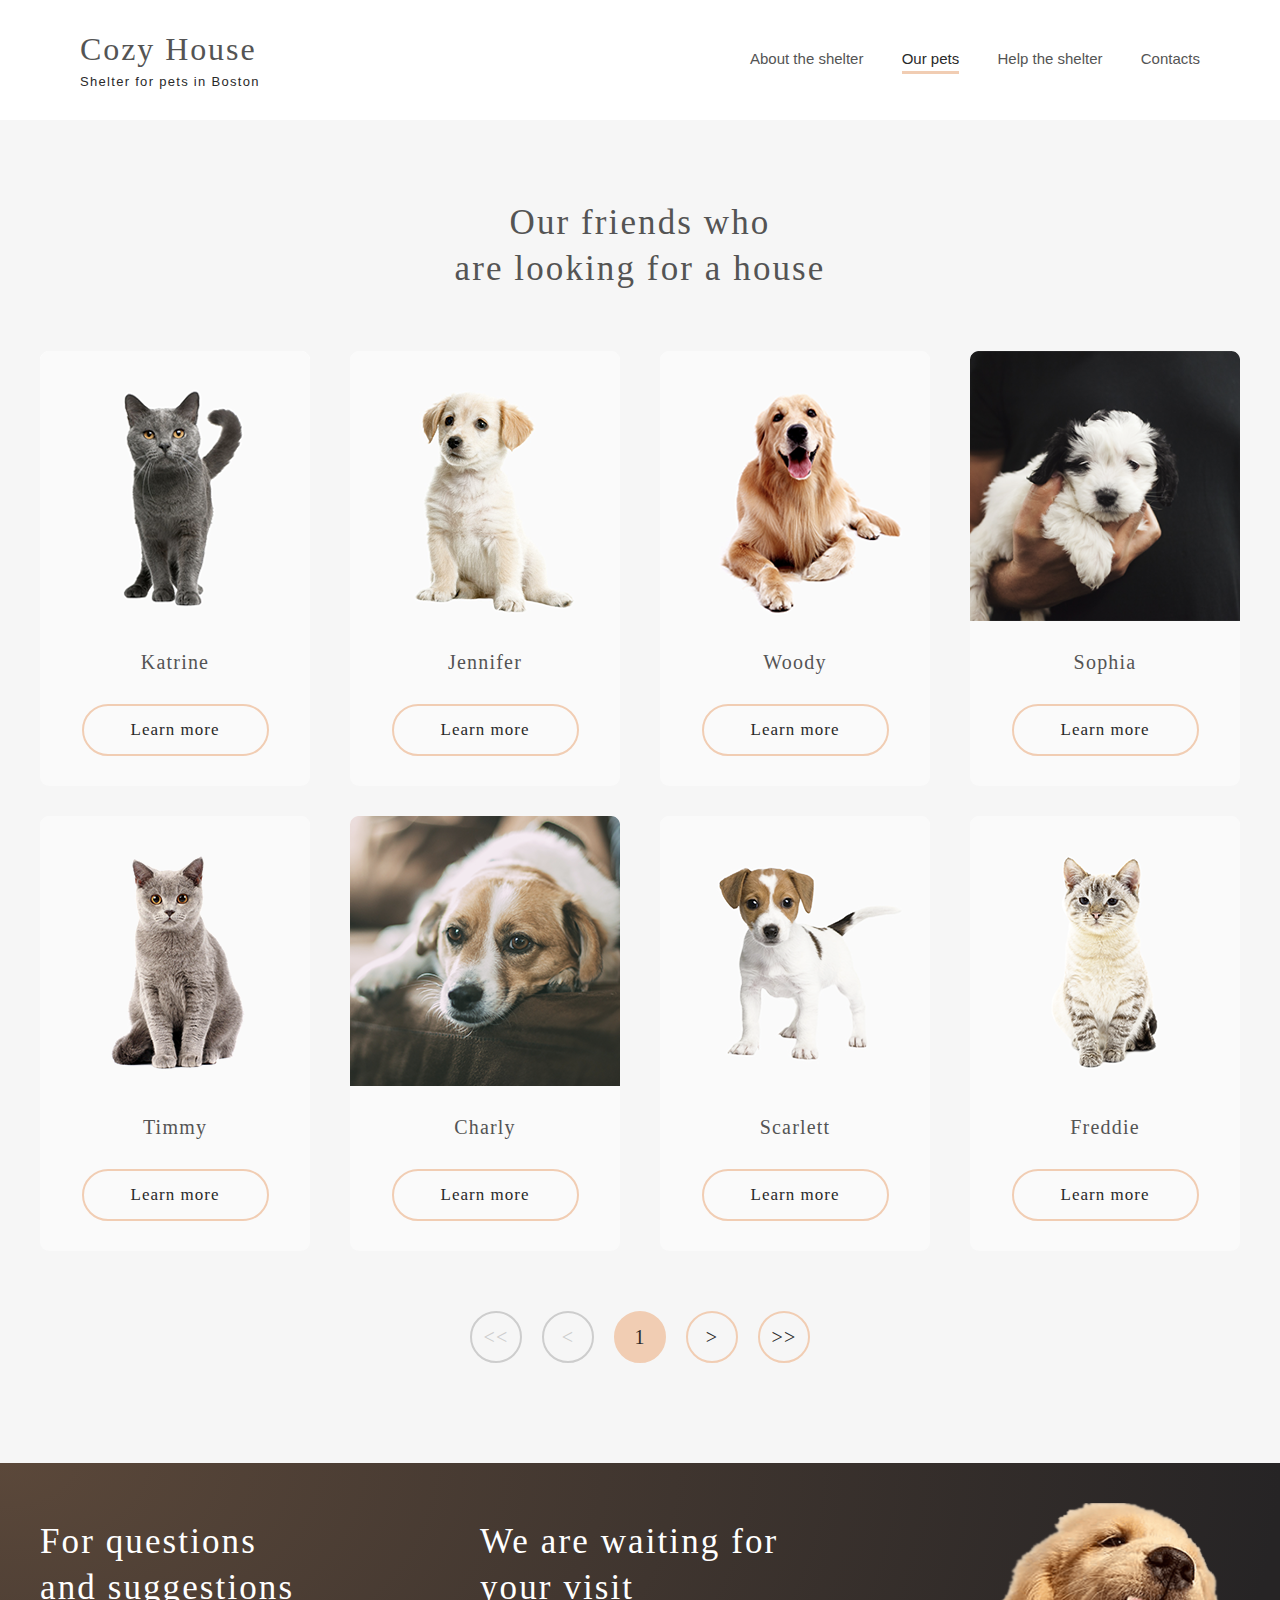
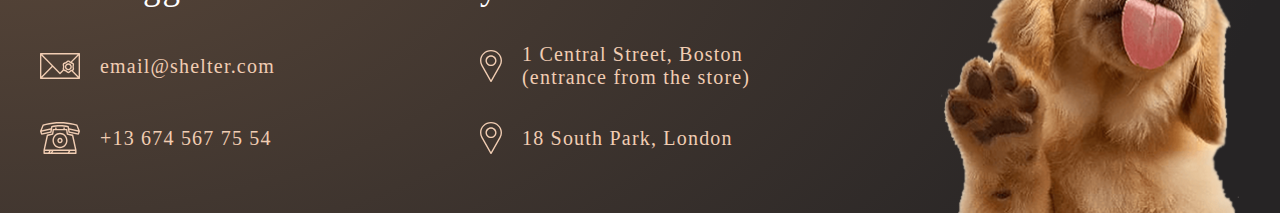
==== shelter/pets.html @ d4fefe2d "feat: add smooth scrolling and hover effects" ====
<!DOCTYPE html>
<html lang="en">
<head>
    <meta charset="UTF-8">
    <meta http-equiv="X-UA-Compatible" content="IE=edge">
    <meta name="viewport" content="width=device-width, initial-scale=1.0">
    <title>Cozy House</title>
    <link rel="icon" href="img/footer-puppy.png" type="image/png">
    <link rel="stylesheet" href="css/style.css">
</head>
<body>

    <!-- header -->
    <header class="header header_pets">
        <div class="header__wrapper wrapper">
            <a href="index.html" class="header__logo">
                <h1 class="header__title dark-l">Cozy House</h1>
                <p class="header__subtitle dark-3xl">Shelter for pets in Boston</p>
            </a>

            <nav class="header__menu">
                <a href="index.html" class="header__link dark-l link-dark">About the shelter</a>
                <a href="#" class="header__link dark-3xl link-active">Our pets</a>
                <a href="index.html#help" class="header__link dark-l link-dark">Help the shelter</a>
                <a href="#contacts" class="header__link dark-l link-dark">Contacts</a>
            </nav>
        </div>
    </header>

    <!-- friends -->
    <main class="friends">
        <div class="friends__wrapper wrapper">
            <h3 class="friends__title">Our friends who<br>are looking for a house</h3>
            <div class="friends__slider">
                <div class="friends__card">
                    <img src="img/pets-katrine.png" width="270" height="270" alt="" class="friends__image">
                    <p class="friends__text">Katrine</p>
                    <button class="friends__button button-secondary">Learn more</button>
                </div>
                <div class="friends__card">
                    <img src="img/pets-jennifer.png" width="270" height="270" alt="" class="friends__image">
                    <p class="friends__text">Jennifer</p>
                    <button class="friends__button button-secondary">Learn more</button>
                </div>
                <div class="friends__card">
                    <img src="img/pets-woody.png" width="270" height="270" alt="" class="friends__image">
                    <p class="friends__text">Woody</p>
                    <button class="friends__button button-secondary">Learn more</button>
                </div>
                <div class="friends__card">
                    <img src="img/pets-sophia.png" width="270" height="270" alt="" class="friends__image">
                    <p class="friends__text">Sophia</p>
                    <button class="friends__button button-secondary">Learn more</button>
                </div>
                <div class="friends__card">
                    <img src="img/pets-timmy.png" width="270" height="270" alt="" class="friends__image">
                    <p class="friends__text">Timmy</p>
                    <button class="friends__button button-secondary">Learn more</button>
                </div>
                <div class="friends__card">
                    <img src="img/pets-charly.png" width="270" height="270" alt="" class="friends__image">
                    <p class="friends__text">Charly</p>
                    <button class="friends__button button-secondary">Learn more</button>
                </div>
                <div class="friends__card">
                    <img src="img/pets-scarlet.png" width="270" height="270" alt="" class="friends__image">
                    <p class="friends__text">Scarlett</p>
                    <button class="friends__button button-secondary">Learn more</button>
                </div>
                <div class="friends__card">
                    <img src="img/pets-freddie.png" width="270" height="270" alt="" class="friends__image">
                    <p class="friends__text">Freddie</p>
                    <button class="friends__button button-secondary">Learn more</button>
                </div>
            </div>
            <nav class="friends__button-group">
                <button class="button-paginator button-paginator_inactive">&#60;&#60;</button>
                <button class="button-paginator button-paginator_inactive">&#60;</button>
                <button class="button-paginator button-paginator_active">1</button>
                <button class="button-paginator">&#62;</button>
                <button class="button-paginator">&#62;&#62;</button>
            </nav>
        </div>
    </main>

    <!-- footer -->
    <footer id="contacts" class="footer">
        <div class="footer__wrapper wrapper">
            <div class="footer__contacts">
                <h3 class="footer__title">For questions and suggestions</h3>
                <a href="https://mail.google.com/" target="_blank" class="footer__item">
                    <img src="img/svg/icon-email.svg" alt="email" class="footer__icon">
                    <p class="footer__text">email@shelter.com</p>
                </a>
                <a href="tel:+136745677554;" class="footer__item">
                    <img src="img/svg/icon-phone.svg" alt="phone" class="footer__icon">
                    <p class="footer__text">+13 674 567 75 54</p>
                </a>
            </div>

            <div class="footer__locations">
                <h3 class="footer__title">We are waiting for your visit</h3>
                <a href="https://www.google.com/maps/@35.7040744,139.5577317,3a,90y,288.14h,67.46t/data=!3m7!1e1!3m5!1sgT28ssf0BB2LxZ63JNcL1w!2e0!3e5!7i13312!8i6656" target="_blank" class="footer__item">
                    <img src="img/svg/icon-marker.svg" alt="marker" class="footer__icon">
                    <p class="footer__text">1 Central Street, Boston (entrance from the store)</p>
                </a>
                <a href="https://www.google.com/maps/@35.7040744,139.5577317,3a,90y,288.14h,67.46t/data=!3m7!1e1!3m5!1sgT28ssf0BB2LxZ63JNcL1w!2e0!3e5!7i13312!8i6656" target="_blank" class="footer__item">
                    <img src="img/svg/icon-marker.svg" alt="marker" class="footer__icon">
                    <p class="footer__text">18 South Park, London</p>
                </a>
            </div>

            <img src="img/footer-puppy.png" alt="puppy" class="footer__image">
        </div>
    </footer>

</body>
</html>
---- shelter/css/style.css ----
* {
  padding: 0;
  margin: 0;
  border: 0;
}

*, *::before, *::after {
  box-sizing: border-box;
  -moz-box-sizing: border-box;
  -webkit-box-sizing: border-box;
}

:focus, :active {
  outline: none;
}

a:focus, a:active {
  outline: none;
}

nav, footer, header, aside {
  display: block;
}

html, body {
  height: 100%;
  width: 100%;
  font-size: 100%;
  line-height: 1;
  font-size: 14px;
  -ms-text-size-adjust: 100%;
  -moz-text-size-adjust: 100%;
  -webkit-text-size-adjust: 100%;
}

input, button, textarea {
  font-family: inherit;
  background-color: unset;
}

input::-ms-clear {
  display: none;
}

button {
  cursor: pointer;
}

button::-moz-focus-inner {
  padding: 0;
  border: 0;
}

a, a:visited {
  text-decoration: none;
}

a:hover {
  text-decoration: none;
}

ul li {
  list-style: none;
}

img {
  vertical-align: top;
}

h1, h2, h3, h4, h5, h6 {
  font-size: inherit;
  font-weight: 400;
}

.wrapper {
  width: 100%;
  max-width: 1280px;
  margin: 0 auto;
  padding: 0 40px;
}

.header {
  position: absolute;
  top: 30px;
  left: 50%;
  -webkit-transform: translateX(-50%);
          transform: translateX(-50%);
  width: 100%;
}
.header__wrapper {
  height: 60px;
  display: -webkit-box;
  display: -ms-flexbox;
  display: flex;
  -webkit-box-pack: justify;
      -ms-flex-pack: justify;
          justify-content: space-between;
  -webkit-box-align: center;
      -ms-flex-align: center;
          align-items: center;
}
.header__title {
  font-family: "Georgia";
  font-size: 32px;
  letter-spacing: 0.06em;
  color: #F1CDB3;
}
.header__subtitle {
  margin-top: 10px;
  font-family: "Arial";
  font-size: 13px;
  letter-spacing: 0.1em;
  color: #FFFFFF;
}
.header__menu {
  width: 450px;
  display: -webkit-box;
  display: -ms-flexbox;
  display: flex;
  -webkit-box-pack: justify;
      -ms-flex-pack: justify;
          justify-content: space-between;
}
.header__link {
  padding: 5px 0;
  font-family: "Arial";
  font-size: 15px;
  color: #CDCDCD;
  -webkit-transition: color 0.2s ease;
  transition: color 0.2s ease;
}

.header_pets {
  position: static;
  height: 120px;
  padding: 30px 40px;
  background: #ffffff;
  -webkit-transform: translateX(0);
          transform: translateX(0);
}

.intro {
  padding: 180px 0 0 0;
  background: radial-gradient(100% 215.42% at 0% 0%, #5B483A 0%, #262425 100%);
}
.intro__wrapper {
  display: -webkit-box;
  display: -ms-flexbox;
  display: flex;
  -webkit-box-pack: justify;
      -ms-flex-pack: justify;
          justify-content: space-between;
  -webkit-box-align: center;
      -ms-flex-align: center;
          align-items: center;
}
.intro__inner {
  width: 460px;
  min-height: 330px;
  display: -webkit-box;
  display: -ms-flexbox;
  display: flex;
  -webkit-box-orient: vertical;
  -webkit-box-direction: normal;
      -ms-flex-direction: column;
          flex-direction: column;
  -webkit-box-pack: justify;
      -ms-flex-pack: justify;
          justify-content: space-between;
}
.intro__title {
  font-family: "Georgia";
  font-size: 44px;
  line-height: 130%;
  color: #FFFFFF;
}
.intro__text {
  font-family: "Arial";
  font-size: 15px;
  line-height: 160%;
  color: #CDCDCD;
}
.intro__button {
  width: 207px;
  height: 52px;
  text-align: center;
  border-radius: 100px;
  font-family: "Georgia";
  font-size: 17px;
  line-height: 52px;
  letter-spacing: 0.06em;
  color: #292929;
}

.about {
  padding: 80px 0 100px;
  background-color: #ffffff;
}
.about__wrapper {
  height: 100%;
  display: -webkit-box;
  display: -ms-flexbox;
  display: flex;
  -webkit-box-pack: center;
      -ms-flex-pack: center;
          justify-content: center;
  -webkit-box-align: center;
      -ms-flex-align: center;
          align-items: center;
}
.about__image {
  margin-right: 120px;
}
.about__inner {
  width: 430px;
  height: 380px;
  display: -webkit-box;
  display: -ms-flexbox;
  display: flex;
  -webkit-box-orient: vertical;
  -webkit-box-direction: normal;
      -ms-flex-direction: column;
          flex-direction: column;
  -webkit-box-pack: justify;
      -ms-flex-pack: justify;
          justify-content: space-between;
}
.about__title {
  font-family: "Georgia";
  font-size: 35px;
  line-height: 130%;
  letter-spacing: 0.06em;
  color: #545454;
}
.about__text {
  font-family: "Arial";
  font-size: 15px;
  line-height: 160%;
  color: #4C4C4C;
}

.pets {
  padding: 80px 0 100px;
  display: -webkit-box;
  display: -ms-flexbox;
  display: flex;
  -webkit-box-align: center;
      -ms-flex-align: center;
          align-items: center;
  text-align: center;
  background-color: #F6F6F6;
}
.pets__wrapper {
  display: -webkit-box;
  display: -ms-flexbox;
  display: flex;
  -webkit-box-orient: vertical;
  -webkit-box-direction: normal;
      -ms-flex-direction: column;
          flex-direction: column;
  -webkit-box-align: center;
      -ms-flex-align: center;
          align-items: center;
}
.pets__title {
  font-family: "Georgia";
  font-size: 35px;
  line-height: 130%;
  letter-spacing: 0.06em;
  color: #545454;
}
.pets__slider {
  width: 100%;
  display: -webkit-box;
  display: -ms-flexbox;
  display: flex;
  -webkit-box-pack: justify;
      -ms-flex-pack: justify;
          justify-content: space-between;
  -webkit-box-align: center;
      -ms-flex-align: center;
          align-items: center;
  margin: 60px 0;
  padding: 0 15px;
}
.pets__slider-item {
  height: 435px;
  border-radius: 9px;
  background: #FAFAFA;
  cursor: pointer;
  -webkit-transition: -webkit-box-shadow 0.2s ease;
  transition: -webkit-box-shadow 0.2s ease;
  transition: box-shadow 0.2s ease;
  transition: box-shadow 0.2s ease, -webkit-box-shadow 0.2s ease;
}
.pets__slider-item:hover {
  -webkit-box-shadow: 2px 2px 10px 0px #fedcc4;
          box-shadow: 2px 2px 10px 0px #fedcc4;
}
.pets__slider-text {
  margin: 30px 0;
  font-family: "Georgia";
  font-size: 17px;
  line-height: 130%;
  letter-spacing: 0.06em;
  color: #292929;
}
.pets__slider-button {
  width: 187px;
  height: 52px;
}
.pets__button {
  width: 261px;
  height: 52px;
  text-align: center;
  border-radius: 100px;
  font-family: "Georgia";
  font-size: 17px;
  line-height: 52px;
  letter-spacing: 0.06em;
  color: #292929;
}

.help {
  padding: 80px 0 100px;
  background: #FFFFFF;
  text-align: center;
}
.help__title {
  font-family: "Georgia";
  font-size: 35px;
  line-height: 130%;
  letter-spacing: 0.06em;
  color: #545454;
  margin-bottom: 60px;
}
.help__list {
  height: 280px;
  display: -webkit-box;
  display: -ms-flexbox;
  display: flex;
  -ms-flex-wrap: wrap;
      flex-wrap: wrap;
  -webkit-box-pack: center;
      -ms-flex-pack: center;
          justify-content: center;
  -ms-flex-line-pack: justify;
      align-content: space-between;
}
.help__item {
  height: 113px;
  width: 20%;
}
.help__icon {
  margin-bottom: 30px;
}
.help__text {
  font-family: "Georgia";
  font-size: 20px;
  line-height: 115%;
  letter-spacing: 0.06em;
  color: #545454;
}

.donation {
  padding: 80px 0 100px;
  background: #F6F6F6;
}
.donation__wrapper {
  display: -webkit-box;
  display: -ms-flexbox;
  display: flex;
  -webkit-box-pack: center;
      -ms-flex-pack: center;
          justify-content: center;
}
.donation__inner {
  width: 380px;
  height: 280px;
  display: -webkit-box;
  display: -ms-flexbox;
  display: flex;
  -webkit-box-orient: vertical;
  -webkit-box-direction: normal;
      -ms-flex-direction: column;
          flex-direction: column;
  -webkit-box-pack: justify;
      -ms-flex-pack: justify;
          justify-content: space-between;
  margin-left: 30px;
}
.donation__title {
  font-family: "Georgia";
  font-size: 35px;
  line-height: 130%;
  letter-spacing: 0.06em;
  color: #545454;
}
.donation__subtitle {
  font-family: "Georgia";
  font-size: 15px;
  line-height: 110%;
  letter-spacing: 0.06em;
  color: #545454;
}
.donation__credit-card {
  display: -webkit-box;
  display: -ms-flexbox;
  display: flex;
  -webkit-box-align: center;
      -ms-flex-align: center;
          align-items: center;
  -webkit-box-pack: space-evenly;
      -ms-flex-pack: space-evenly;
          justify-content: space-evenly;
  width: 349px;
  height: 43px;
  background: #F1CDB3;
  border-radius: 9px;
  -webkit-transition: background 0.2s ease;
  transition: background 0.2s ease;
}
.donation__credit-card:hover {
  background: #FDDCC4;
}
.donation__card-number {
  font-family: "Georgia";
  font-size: 20px;
  line-height: 115%;
  letter-spacing: 0.06em;
  color: #545454;
}
.donation__info {
  font-family: "Arial";
  font-style: italic;
  font-size: 12px;
  line-height: 18px;
  color: #B2B2B2;
}

.footer {
  padding: 40px 0 0 0;
  background: radial-gradient(100% 215.42% at 0% 0%, #5B483A 0%, #262425 100%);
}
.footer__wrapper {
  display: -webkit-box;
  display: -ms-flexbox;
  display: flex;
  -webkit-box-pack: justify;
      -ms-flex-pack: justify;
          justify-content: space-between;
}
.footer__contacts {
  margin-top: 16px;
  width: 280px;
  height: 235px;
  display: -webkit-box;
  display: -ms-flexbox;
  display: flex;
  -webkit-box-orient: vertical;
  -webkit-box-direction: normal;
      -ms-flex-direction: column;
          flex-direction: column;
  -webkit-box-pack: justify;
      -ms-flex-pack: justify;
          justify-content: space-between;
}
.footer__locations {
  margin-top: 16px;
  width: 300px;
  height: 235px;
  display: -webkit-box;
  display: -ms-flexbox;
  display: flex;
  -webkit-box-orient: vertical;
  -webkit-box-direction: normal;
      -ms-flex-direction: column;
          flex-direction: column;
  -webkit-box-pack: justify;
      -ms-flex-pack: justify;
          justify-content: space-between;
}
.footer__title {
  font-family: "Georgia";
  font-size: 35px;
  line-height: 130%;
  letter-spacing: 0.06em;
  color: #FFFFFF;
}
.footer__item {
  display: -webkit-box;
  display: -ms-flexbox;
  display: flex;
  -webkit-box-align: center;
      -ms-flex-align: center;
          align-items: center;
}
.footer__item .footer__text:hover {
  color: #FDDCC4;
}
.footer__icon {
  margin-right: 20px;
}
.footer__text {
  font-family: "Georgia";
  font-size: 20px;
  line-height: 115%;
  letter-spacing: 0.06em;
  color: #F1CDB3;
  -webkit-transition: color 0.2s ease;
  transition: color 0.2s ease;
}

.friends {
  background: #F6F6F6;
}
.friends__wrapper {
  padding: 80px 40px 100px;
  display: -webkit-box;
  display: -ms-flexbox;
  display: flex;
  -webkit-box-orient: vertical;
  -webkit-box-direction: normal;
      -ms-flex-direction: column;
          flex-direction: column;
  -webkit-box-pack: justify;
      -ms-flex-pack: justify;
          justify-content: space-between;
  -webkit-box-align: center;
      -ms-flex-align: center;
          align-items: center;
  text-align: center;
}
.friends__title {
  font-family: "Georgia";
  font-size: 35px;
  line-height: 130%;
  letter-spacing: 0.06em;
  color: #545454;
}
.friends__slider {
  display: grid;
  grid-template-columns: repeat(4, 1fr);
  -webkit-column-gap: 40px;
     -moz-column-gap: 40px;
          column-gap: 40px;
  row-gap: 30px;
  margin: 45px 0;
  padding: 15px 0;
}
.friends__card {
  height: 435px;
  background: #FAFAFA;
  border-radius: 9px;
  cursor: pointer;
  -webkit-transition: -webkit-box-shadow 0.2s ease;
  transition: -webkit-box-shadow 0.2s ease;
  transition: box-shadow 0.2s ease;
  transition: box-shadow 0.2s ease, -webkit-box-shadow 0.2s ease;
}
.friends__card:hover {
  -webkit-box-shadow: 2px 2px 10px 0px #fedcc4;
          box-shadow: 2px 2px 10px 0px #fedcc4;
}
.friends__text {
  margin: 30px 0;
  font-family: "Georgia";
  font-size: 20px;
  line-height: 23px;
  letter-spacing: 0.06em;
  color: #545454;
}
.friends__button-group {
  width: 340px;
  display: -webkit-box;
  display: -ms-flexbox;
  display: flex;
  -webkit-box-pack: justify;
      -ms-flex-pack: justify;
          justify-content: space-between;
}
.friends__button {
  width: 187px;
  height: 52px;
}

html {
  scroll-behavior: smooth;
}

body {
  background-color: #E5E5E5;
}

button {
  border-radius: 100px;
  font-family: "Georgia";
  font-style: normal;
  font-weight: 400;
  font-size: 17px;
  line-height: 130%;
  letter-spacing: 0.06em;
  color: #292929;
}

.button-primary,
.button-secondary {
  -webkit-transition: background 0.2s ease;
  transition: background 0.2s ease;
}

.button-primary {
  background: #F1CDB3;
}

.button-secondary {
  border: 2px solid #F1CDB3;
}

.button-primary:hover,
.button-secondary:hover {
  background: #FDDCC4;
}

.button-secondary:hover {
  border: none;
}

.button-paginator {
  width: 52px;
  height: 52px;
  font-size: 20px;
  line-height: 115%;
  color: #292929;
  border: 2px solid #F1CDB3;
  -webkit-transition: background 0.2s ease;
  transition: background 0.2s ease;
}

.button-paginator:hover {
  background: #FDDCC4;
  border: none;
}

.button-paginator_inactive {
  border: 2px solid #CDCDCD;
  color: #CDCDCD;
  pointer-events: none;
}

.button-paginator_active {
  background: #F1CDB3;
}

.dark-l {
  color: #545454;
}

.dark-3xl {
  color: #292929;
}

.light-s {
  color: #FAFAFA;
}

.link-active {
  border-bottom: #F1CDB3 3px solid;
}

.link-lite:hover {
  color: #FAFAFA;
}

.link-dark:hover {
  color: #292929;
}
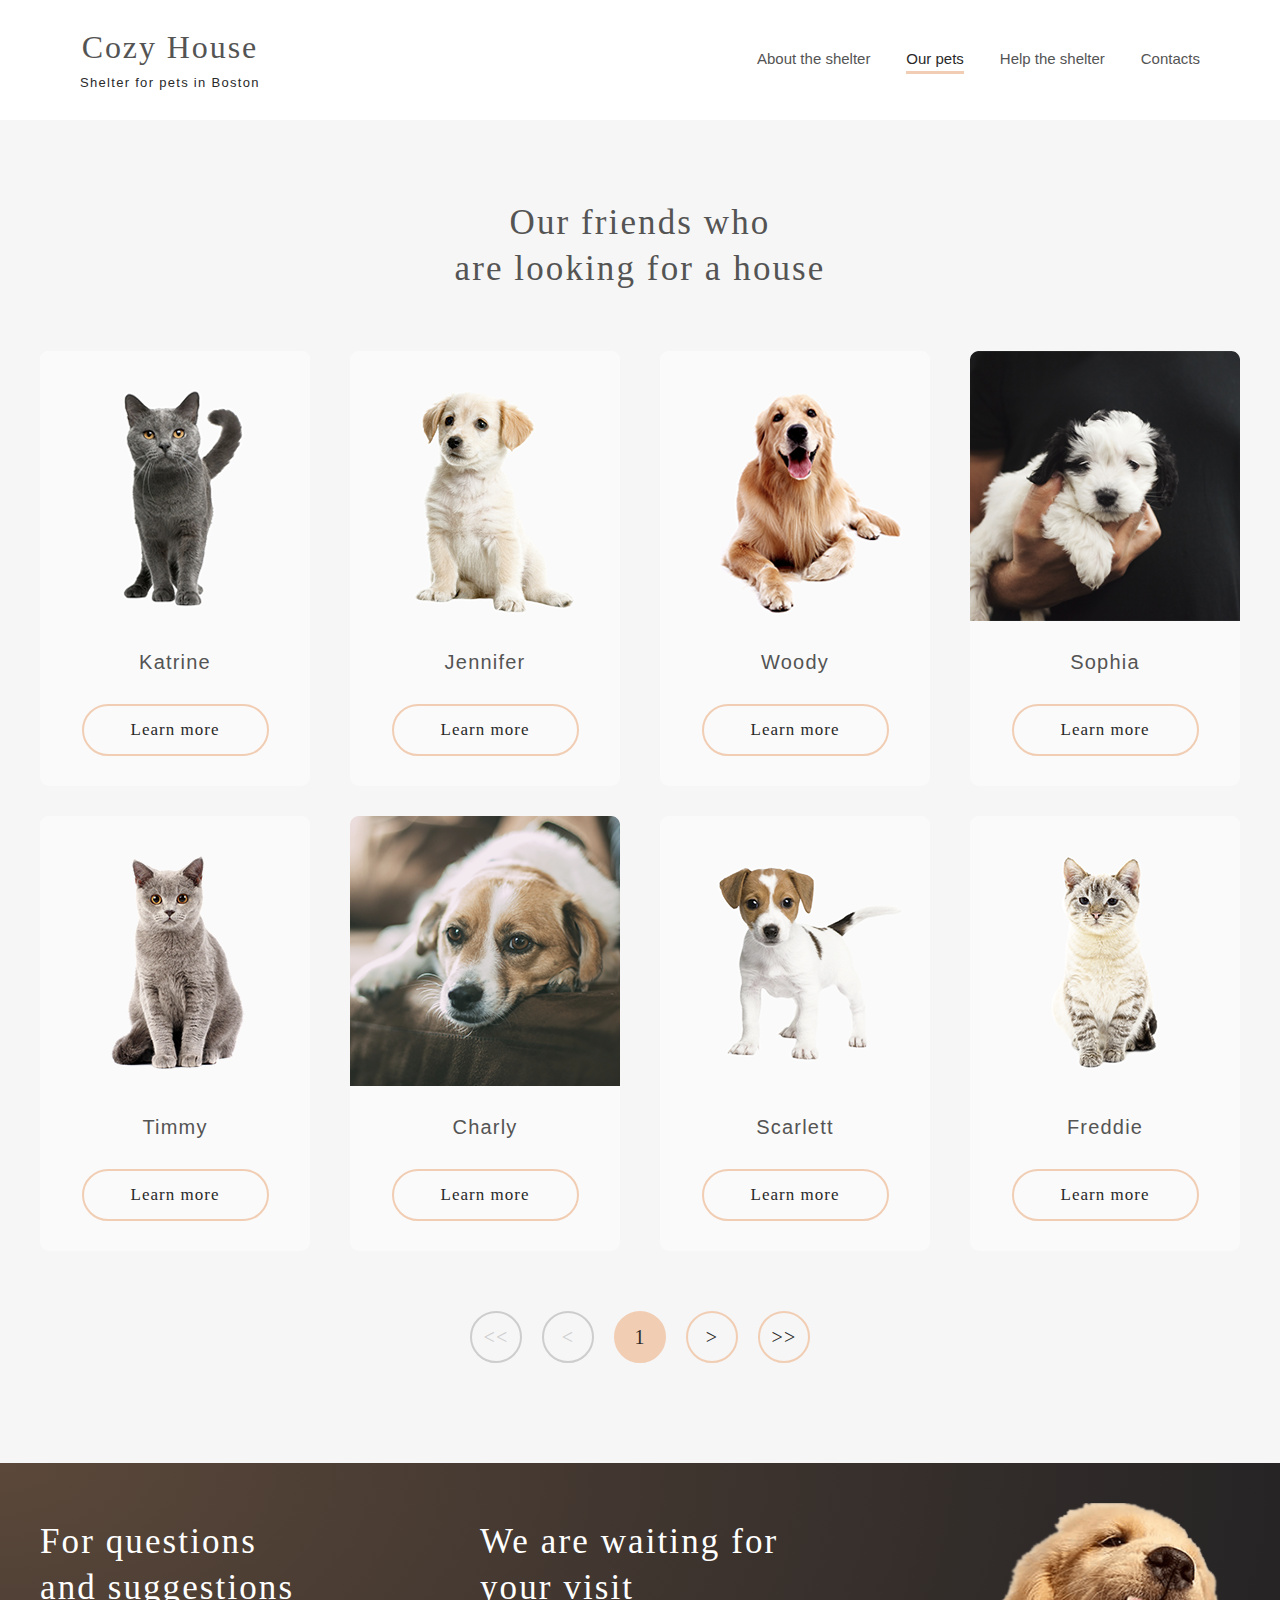
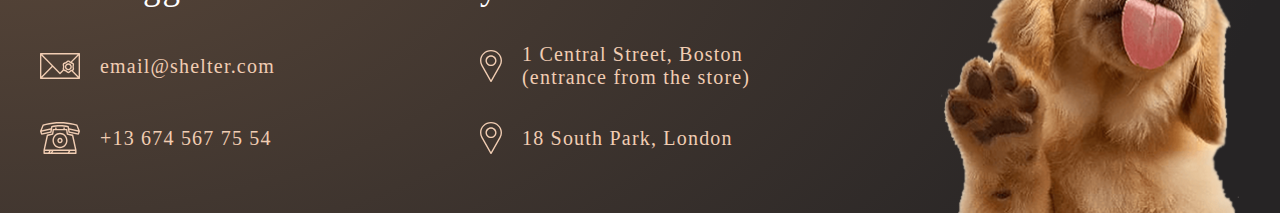
==== commit fc99c350: "fix: text size" ====
--- a/shelter/pets.html
+++ b/shelter/pets.html
@@ -88,13 +88,13 @@
         <div class="footer__wrapper wrapper">
             <div class="footer__contacts">
                 <h3 class="footer__title">For questions and suggestions</h3>
-                <a href="https://mail.google.com/" target="_blank" class="footer__item">
+                <a href="mailto:google.com" target="_blank" class="footer__item">
                     <img src="img/svg/icon-email.svg" alt="email" class="footer__icon">
-                    <p class="footer__text">email@shelter.com</p>
+                    <h4 class="footer__text">email@shelter.com</h4>
                 </a>
                 <a href="tel:+136745677554;" class="footer__item">
                     <img src="img/svg/icon-phone.svg" alt="phone" class="footer__icon">
-                    <p class="footer__text">+13 674 567 75 54</p>
+                    <h4 class="footer__text">+13 674 567 75 54</h4>
                 </a>
             </div>
 
@@ -102,11 +102,11 @@
                 <h3 class="footer__title">We are waiting for your visit</h3>
                 <a href="https://www.google.com/maps/@35.7040744,139.5577317,3a,90y,288.14h,67.46t/data=!3m7!1e1!3m5!1sgT28ssf0BB2LxZ63JNcL1w!2e0!3e5!7i13312!8i6656" target="_blank" class="footer__item">
                     <img src="img/svg/icon-marker.svg" alt="marker" class="footer__icon">
-                    <p class="footer__text">1 Central Street, Boston (entrance from the store)</p>
+                    <h4 class="footer__text">1 Central Street, Boston (entrance from the store)</h4>
                 </a>
                 <a href="https://www.google.com/maps/@35.7040744,139.5577317,3a,90y,288.14h,67.46t/data=!3m7!1e1!3m5!1sgT28ssf0BB2LxZ63JNcL1w!2e0!3e5!7i13312!8i6656" target="_blank" class="footer__item">
                     <img src="img/svg/icon-marker.svg" alt="marker" class="footer__icon">
-                    <p class="footer__text">18 South Park, London</p>
+                    <h4 class="footer__text">18 South Park, London</h4>
                 </a>
             </div>
 
--- a/shelter/css/style.css
+++ b/shelter/css/style.css
@@ -72,11 +72,86 @@
   font-weight: 400;
 }
 
+html {
+  scroll-behavior: smooth;
+}
+
+body {
+  background-color: #E5E5E5;
+}
+
+h1, h2, h3, h4 {
+  font-family: "Georgia";
+  font-style: normal;
+  font-weight: 400;
+}
+
+a, p {
+  font-family: "Arial";
+  font-style: normal;
+  font-weight: 400;
+}
+
 .wrapper {
   width: 100%;
   max-width: 1280px;
   margin: 0 auto;
   padding: 0 40px;
+}
+
+button {
+  border-radius: 100px;
+  font-family: "Georgia";
+  font-style: normal;
+  font-weight: 400;
+  font-size: 17px;
+  line-height: 130%;
+  letter-spacing: 0.06em;
+  color: #292929;
+}
+
+.button-primary,
+.button-secondary {
+  -webkit-transition: background 0.2s ease;
+  transition: background 0.2s ease;
+}
+.button-primary:hover,
+.button-secondary:hover {
+  background: #FDDCC4;
+}
+
+.button-primary {
+  background: #F1CDB3;
+}
+
+.button-secondary {
+  border: 2px solid #F1CDB3;
+}
+.button-secondary:hover {
+  border: none;
+}
+
+.button-paginator {
+  width: 52px;
+  height: 52px;
+  font-size: 20px;
+  line-height: 115%;
+  color: #292929;
+  border: 2px solid #F1CDB3;
+  -webkit-transition: background 0.2s ease;
+  transition: background 0.2s ease;
+}
+.button-paginator:hover {
+  background: #FDDCC4;
+  border: none;
+}
+.button-paginator_active {
+  background: #F1CDB3;
+}
+.button-paginator_inactive {
+  border: 2px solid #CDCDCD;
+  color: #CDCDCD;
+  pointer-events: none;
 }
 
 .header {
@@ -99,21 +174,36 @@
       -ms-flex-align: center;
           align-items: center;
 }
+.header__logo {
+  display: -webkit-box;
+  display: -ms-flexbox;
+  display: flex;
+  -webkit-box-orient: vertical;
+  -webkit-box-direction: normal;
+      -ms-flex-direction: column;
+          flex-direction: column;
+  -webkit-box-pack: justify;
+      -ms-flex-pack: justify;
+          justify-content: space-between;
+  -webkit-box-align: center;
+      -ms-flex-align: center;
+          align-items: center;
+}
 .header__title {
-  font-family: "Georgia";
   font-size: 32px;
+  line-height: 110%;
   letter-spacing: 0.06em;
   color: #F1CDB3;
 }
 .header__subtitle {
   margin-top: 10px;
-  font-family: "Arial";
   font-size: 13px;
+  line-height: 15px;
   letter-spacing: 0.1em;
   color: #FFFFFF;
 }
 .header__menu {
-  width: 450px;
+  width: 443px;
   display: -webkit-box;
   display: -ms-flexbox;
   display: flex;
@@ -123,7 +213,6 @@
 }
 .header__link {
   padding: 5px 0;
-  font-family: "Arial";
   font-size: 15px;
   color: #CDCDCD;
   -webkit-transition: color 0.2s ease;
@@ -156,26 +245,25 @@
 }
 .intro__inner {
   width: 460px;
-  min-height: 330px;
-  display: -webkit-box;
-  display: -ms-flexbox;
-  display: flex;
-  -webkit-box-orient: vertical;
-  -webkit-box-direction: normal;
-      -ms-flex-direction: column;
-          flex-direction: column;
-  -webkit-box-pack: justify;
-      -ms-flex-pack: justify;
-          justify-content: space-between;
+  min-height: 322px;
+  display: -webkit-box;
+  display: -ms-flexbox;
+  display: flex;
+  -webkit-box-orient: vertical;
+  -webkit-box-direction: normal;
+      -ms-flex-direction: column;
+          flex-direction: column;
+  -webkit-box-pack: justify;
+      -ms-flex-pack: justify;
+          justify-content: space-between;
+  margin-bottom: 80px;
 }
 .intro__title {
-  font-family: "Georgia";
   font-size: 44px;
   line-height: 130%;
   color: #FFFFFF;
 }
 .intro__text {
-  font-family: "Arial";
   font-size: 15px;
   line-height: 160%;
   color: #CDCDCD;
@@ -185,7 +273,6 @@
   height: 52px;
   text-align: center;
   border-radius: 100px;
-  font-family: "Georgia";
   font-size: 17px;
   line-height: 52px;
   letter-spacing: 0.06em;
@@ -226,14 +313,12 @@
           justify-content: space-between;
 }
 .about__title {
-  font-family: "Georgia";
   font-size: 35px;
   line-height: 130%;
   letter-spacing: 0.06em;
   color: #545454;
 }
 .about__text {
-  font-family: "Arial";
   font-size: 15px;
   line-height: 160%;
   color: #4C4C4C;
@@ -263,25 +348,33 @@
           align-items: center;
 }
 .pets__title {
-  font-family: "Georgia";
   font-size: 35px;
   line-height: 130%;
   letter-spacing: 0.06em;
   color: #545454;
 }
 .pets__slider {
+  position: relative;
   width: 100%;
   display: -webkit-box;
   display: -ms-flexbox;
   display: flex;
-  -webkit-box-pack: justify;
-      -ms-flex-pack: justify;
-          justify-content: space-between;
+  -webkit-box-pack: space-evenly;
+      -ms-flex-pack: space-evenly;
+          justify-content: space-evenly;
   -webkit-box-align: center;
       -ms-flex-align: center;
           align-items: center;
   margin: 60px 0;
   padding: 0 15px;
+}
+.pets__slider > button:first-child {
+  position: absolute;
+  left: 0;
+}
+.pets__slider > button:last-child {
+  position: absolute;
+  right: 0;
 }
 .pets__slider-item {
   height: 435px;
@@ -299,11 +392,10 @@
 }
 .pets__slider-text {
   margin: 30px 0;
-  font-family: "Georgia";
-  font-size: 17px;
-  line-height: 130%;
-  letter-spacing: 0.06em;
-  color: #292929;
+  font-size: 20px;
+  line-height: 23px;
+  letter-spacing: 0.06em;
+  color: #545454;
 }
 .pets__slider-button {
   width: 187px;
@@ -314,7 +406,6 @@
   height: 52px;
   text-align: center;
   border-radius: 100px;
-  font-family: "Georgia";
   font-size: 17px;
   line-height: 52px;
   letter-spacing: 0.06em;
@@ -327,7 +418,6 @@
   text-align: center;
 }
 .help__title {
-  font-family: "Georgia";
   font-size: 35px;
   line-height: 130%;
   letter-spacing: 0.06em;
@@ -336,43 +426,56 @@
 }
 .help__list {
   height: 280px;
-  display: -webkit-box;
-  display: -ms-flexbox;
-  display: flex;
-  -ms-flex-wrap: wrap;
-      flex-wrap: wrap;
+  margin: 0 87px;
+  display: -webkit-box;
+  display: -ms-flexbox;
+  display: flex;
+  -webkit-box-orient: vertical;
+  -webkit-box-direction: normal;
+      -ms-flex-direction: column;
+          flex-direction: column;
+  -webkit-box-pack: justify;
+      -ms-flex-pack: justify;
+          justify-content: space-between;
+}
+.help__row {
+  display: -webkit-box;
+  display: -ms-flexbox;
+  display: flex;
+  -webkit-box-pack: justify;
+      -ms-flex-pack: justify;
+          justify-content: space-between;
+}
+.help__list .help__row:last-child {
+  margin: 0 84px;
+}
+.help__item {
+  height: 113px;
+}
+.help__icon {
+  margin-bottom: 30px;
+}
+.help__text {
+  font-size: 20px;
+  line-height: 115%;
+  letter-spacing: 0.06em;
+  color: #545454;
+}
+
+.donation {
+  padding: 80px 0 100px;
+  background: #F6F6F6;
+}
+.donation__wrapper {
+  display: -webkit-box;
+  display: -ms-flexbox;
+  display: flex;
   -webkit-box-pack: center;
       -ms-flex-pack: center;
           justify-content: center;
-  -ms-flex-line-pack: justify;
-      align-content: space-between;
-}
-.help__item {
-  height: 113px;
-  width: 20%;
-}
-.help__icon {
-  margin-bottom: 30px;
-}
-.help__text {
-  font-family: "Georgia";
-  font-size: 20px;
-  line-height: 115%;
-  letter-spacing: 0.06em;
-  color: #545454;
-}
-
-.donation {
-  padding: 80px 0 100px;
-  background: #F6F6F6;
-}
-.donation__wrapper {
-  display: -webkit-box;
-  display: -ms-flexbox;
-  display: flex;
-  -webkit-box-pack: center;
-      -ms-flex-pack: center;
-          justify-content: center;
+  -webkit-box-align: center;
+      -ms-flex-align: center;
+          align-items: center;
 }
 .donation__inner {
   width: 380px;
@@ -390,14 +493,12 @@
   margin-left: 30px;
 }
 .donation__title {
-  font-family: "Georgia";
   font-size: 35px;
   line-height: 130%;
   letter-spacing: 0.06em;
   color: #545454;
 }
 .donation__subtitle {
-  font-family: "Georgia";
   font-size: 15px;
   line-height: 110%;
   letter-spacing: 0.06em;
@@ -424,14 +525,12 @@
   background: #FDDCC4;
 }
 .donation__card-number {
-  font-family: "Georgia";
   font-size: 20px;
   line-height: 115%;
   letter-spacing: 0.06em;
   color: #545454;
 }
 .donation__info {
-  font-family: "Arial";
   font-style: italic;
   font-size: 12px;
   line-height: 18px;
@@ -481,7 +580,6 @@
           justify-content: space-between;
 }
 .footer__title {
-  font-family: "Georgia";
   font-size: 35px;
   line-height: 130%;
   letter-spacing: 0.06em;
@@ -502,7 +600,6 @@
   margin-right: 20px;
 }
 .footer__text {
-  font-family: "Georgia";
   font-size: 20px;
   line-height: 115%;
   letter-spacing: 0.06em;
@@ -532,7 +629,6 @@
   text-align: center;
 }
 .friends__title {
-  font-family: "Georgia";
   font-size: 35px;
   line-height: 130%;
   letter-spacing: 0.06em;
@@ -564,7 +660,6 @@
 }
 .friends__text {
   margin: 30px 0;
-  font-family: "Georgia";
   font-size: 20px;
   line-height: 23px;
   letter-spacing: 0.06em;
@@ -584,74 +679,6 @@
   height: 52px;
 }
 
-html {
-  scroll-behavior: smooth;
-}
-
-body {
-  background-color: #E5E5E5;
-}
-
-button {
-  border-radius: 100px;
-  font-family: "Georgia";
-  font-style: normal;
-  font-weight: 400;
-  font-size: 17px;
-  line-height: 130%;
-  letter-spacing: 0.06em;
-  color: #292929;
-}
-
-.button-primary,
-.button-secondary {
-  -webkit-transition: background 0.2s ease;
-  transition: background 0.2s ease;
-}
-
-.button-primary {
-  background: #F1CDB3;
-}
-
-.button-secondary {
-  border: 2px solid #F1CDB3;
-}
-
-.button-primary:hover,
-.button-secondary:hover {
-  background: #FDDCC4;
-}
-
-.button-secondary:hover {
-  border: none;
-}
-
-.button-paginator {
-  width: 52px;
-  height: 52px;
-  font-size: 20px;
-  line-height: 115%;
-  color: #292929;
-  border: 2px solid #F1CDB3;
-  -webkit-transition: background 0.2s ease;
-  transition: background 0.2s ease;
-}
-
-.button-paginator:hover {
-  background: #FDDCC4;
-  border: none;
-}
-
-.button-paginator_inactive {
-  border: 2px solid #CDCDCD;
-  color: #CDCDCD;
-  pointer-events: none;
-}
-
-.button-paginator_active {
-  background: #F1CDB3;
-}
-
 .dark-l {
   color: #545454;
 }
@@ -674,4 +701,4 @@
 
 .link-dark:hover {
   color: #292929;
-}+}/*# sourceMappingURL=style.css.map */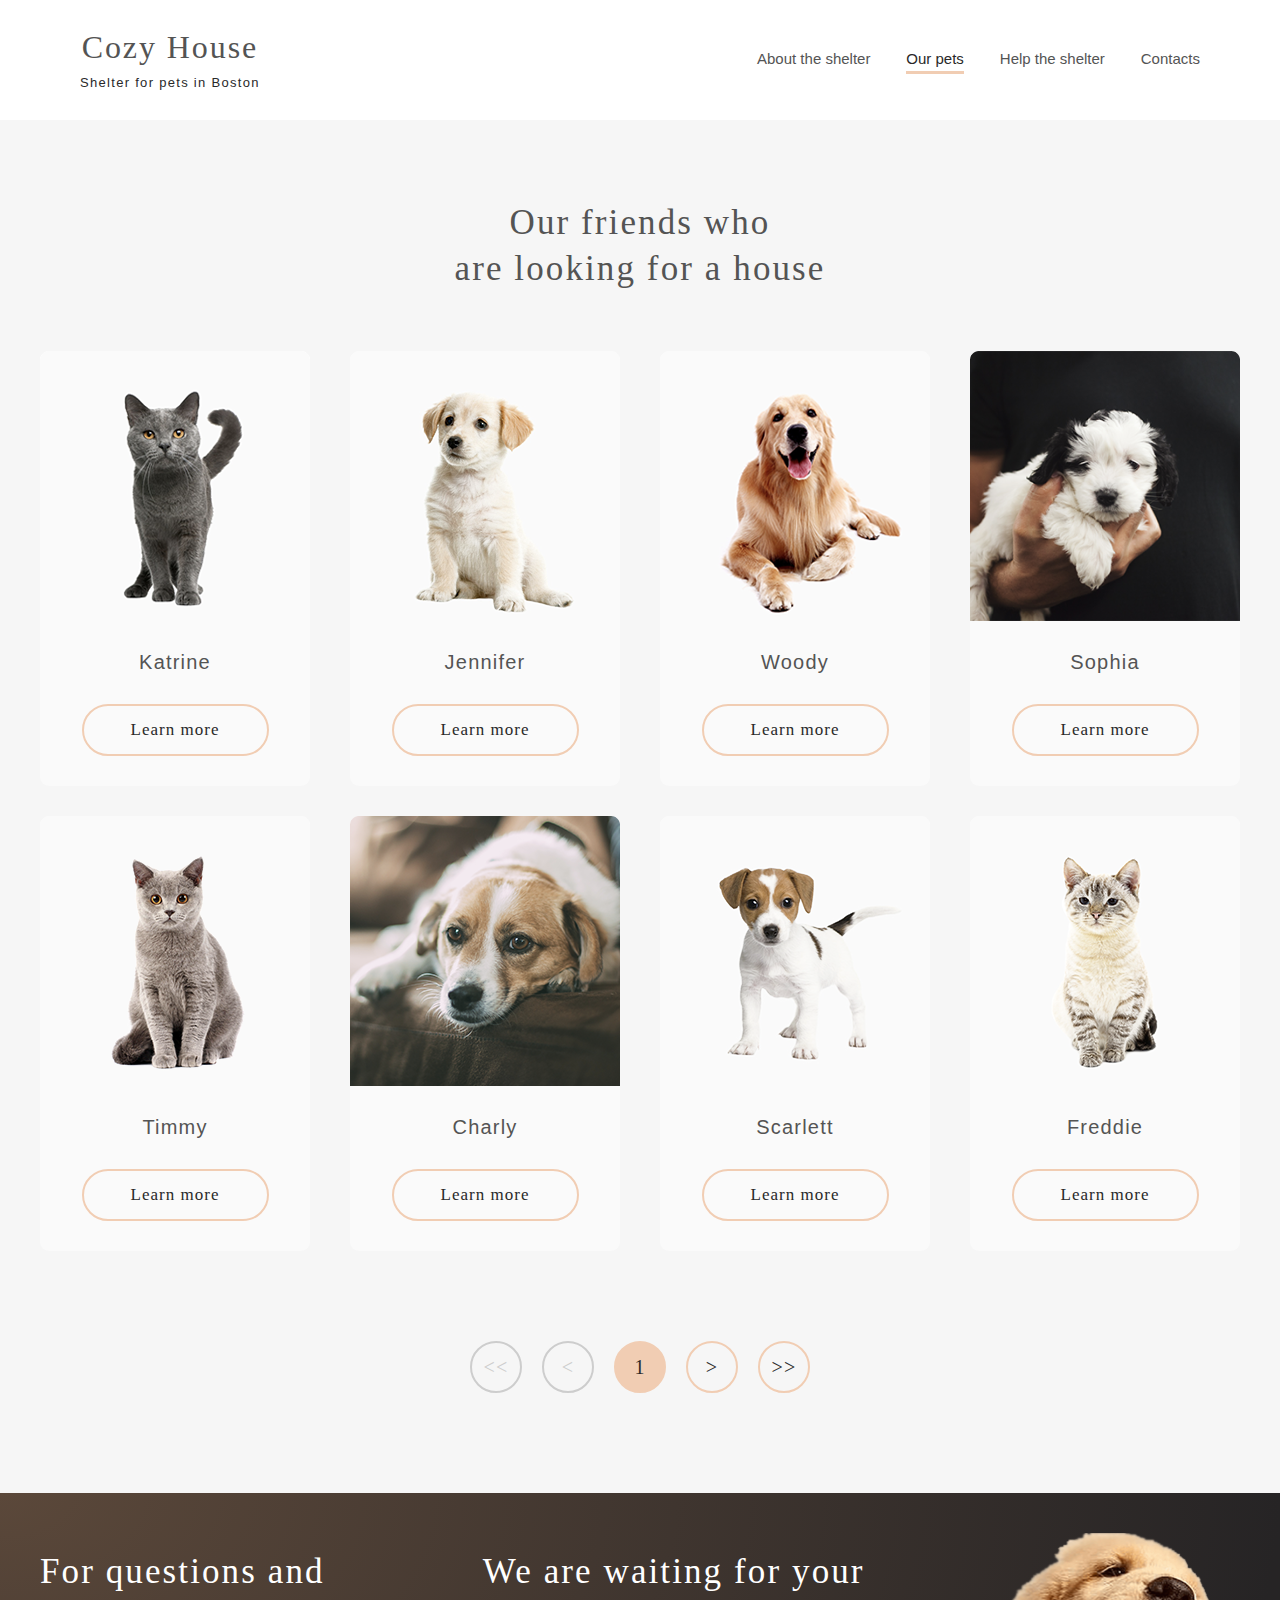
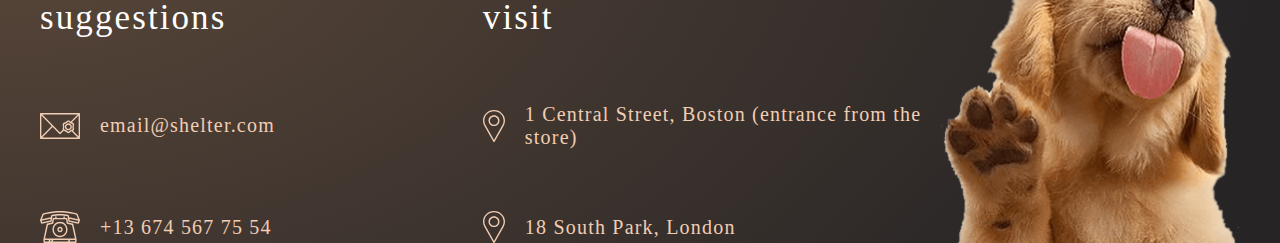
==== commit d0b1fda4: "feat: adapt page for 320px devices" ====
--- a/shelter/pets.html
+++ b/shelter/pets.html
@@ -11,19 +11,23 @@
 <body>
 
     <!-- header -->
-    <header class="header header_pets">
+    <header class="header header_lite">
         <div class="header__wrapper wrapper">
             <a href="index.html" class="header__logo">
-                <h1 class="header__title dark-l">Cozy House</h1>
-                <p class="header__subtitle dark-3xl">Shelter for pets in Boston</p>
+                <h1 class="header__title">Cozy House</h1>
+                <p class="header__subtitle">Shelter for pets in Boston</p>
             </a>
 
-            <nav class="header__menu">
-                <a href="index.html" class="header__link dark-l link-dark">About the shelter</a>
-                <a href="#" class="header__link dark-3xl link-active">Our pets</a>
-                <a href="index.html#help" class="header__link dark-l link-dark">Help the shelter</a>
-                <a href="#contacts" class="header__link dark-l link-dark">Contacts</a>
+            <nav class="menu menu_lite">
+                <a href="index.html" class="menu__link">About the shelter</a>
+                <a href="pets.html" class="menu__link link-active_dark">Our pets</a>
+                <a href="#help" class="menu__link">Help the shelter</a>
+                <a href="#footer" class="menu__link">Contacts</a>
             </nav>
+
+            <button class="burger burger__lite" type="button">
+                <span class="burger__item">menu</span>
+            </button>
         </div>
     </header>
 
@@ -33,42 +37,42 @@
             <h3 class="friends__title">Our friends who<br>are looking for a house</h3>
             <div class="friends__slider">
                 <div class="friends__card">
-                    <img src="img/pets-katrine.png" width="270" height="270" alt="" class="friends__image">
+                    <img src="img/pets-katrine.png" alt="" class="friends__image">
                     <p class="friends__text">Katrine</p>
                     <button class="friends__button button-secondary">Learn more</button>
                 </div>
                 <div class="friends__card">
-                    <img src="img/pets-jennifer.png" width="270" height="270" alt="" class="friends__image">
+                    <img src="img/pets-jennifer.png" alt="" class="friends__image">
                     <p class="friends__text">Jennifer</p>
                     <button class="friends__button button-secondary">Learn more</button>
                 </div>
                 <div class="friends__card">
-                    <img src="img/pets-woody.png" width="270" height="270" alt="" class="friends__image">
+                    <img src="img/pets-woody.png" alt="" class="friends__image">
                     <p class="friends__text">Woody</p>
                     <button class="friends__button button-secondary">Learn more</button>
                 </div>
                 <div class="friends__card">
-                    <img src="img/pets-sophia.png" width="270" height="270" alt="" class="friends__image">
+                    <img src="img/pets-sophia.png" alt="" class="friends__image">
                     <p class="friends__text">Sophia</p>
                     <button class="friends__button button-secondary">Learn more</button>
                 </div>
                 <div class="friends__card">
-                    <img src="img/pets-timmy.png" width="270" height="270" alt="" class="friends__image">
+                    <img src="img/pets-timmy.png" alt="" class="friends__image">
                     <p class="friends__text">Timmy</p>
                     <button class="friends__button button-secondary">Learn more</button>
                 </div>
                 <div class="friends__card">
-                    <img src="img/pets-charly.png" width="270" height="270" alt="" class="friends__image">
+                    <img src="img/pets-charly.png" alt="" class="friends__image">
                     <p class="friends__text">Charly</p>
                     <button class="friends__button button-secondary">Learn more</button>
                 </div>
                 <div class="friends__card">
-                    <img src="img/pets-scarlet.png" width="270" height="270" alt="" class="friends__image">
+                    <img src="img/pets-scarlet.png" alt="" class="friends__image">
                     <p class="friends__text">Scarlett</p>
                     <button class="friends__button button-secondary">Learn more</button>
                 </div>
                 <div class="friends__card">
-                    <img src="img/pets-freddie.png" width="270" height="270" alt="" class="friends__image">
+                    <img src="img/pets-freddie.png" alt="" class="friends__image">
                     <p class="friends__text">Freddie</p>
                     <button class="friends__button button-secondary">Learn more</button>
                 </div>
@@ -84,7 +88,7 @@
     </main>
 
     <!-- footer -->
-    <footer id="contacts" class="footer">
+    <footer id="footer" class="footer">
         <div class="footer__wrapper wrapper">
             <div class="footer__contacts">
                 <h3 class="footer__title">For questions and suggestions</h3>
--- a/shelter/css/style.css
+++ b/shelter/css/style.css
@@ -99,6 +99,16 @@
   padding: 0 40px;
 }
 
+@media (max-width: 768px) {
+  .wrapper {
+    padding: 0 30px;
+  }
+}
+@media (max-width: 320px) {
+  .wrapper {
+    padding: 0 10px;
+  }
+}
 button {
   border-radius: 100px;
   font-family: "Georgia";
@@ -202,24 +212,8 @@
   letter-spacing: 0.1em;
   color: #FFFFFF;
 }
-.header__menu {
-  width: 443px;
-  display: -webkit-box;
-  display: -ms-flexbox;
-  display: flex;
-  -webkit-box-pack: justify;
-      -ms-flex-pack: justify;
-          justify-content: space-between;
-}
-.header__link {
-  padding: 5px 0;
-  font-size: 15px;
-  color: #CDCDCD;
-  -webkit-transition: color 0.2s ease;
-  transition: color 0.2s ease;
-}
-
-.header_pets {
+
+.header_lite {
   position: static;
   height: 120px;
   padding: 30px 40px;
@@ -227,7 +221,100 @@
   -webkit-transform: translateX(0);
           transform: translateX(0);
 }
-
+.header_lite .header__title {
+  color: #545454;
+}
+.header_lite .header__subtitle {
+  color: #292929;
+}
+
+@media (max-width: 768px) {
+  .header_lite {
+    padding: 30px 0;
+  }
+}
+@media (max-width: 320px) {
+  .header__wrapper {
+    padding: 0 20px;
+  }
+}
+.menu {
+  width: 443px;
+  display: -webkit-box;
+  display: -ms-flexbox;
+  display: flex;
+  -webkit-box-pack: justify;
+      -ms-flex-pack: justify;
+          justify-content: space-between;
+}
+.menu__link {
+  padding: 5px 0;
+  font-size: 15px;
+  color: #CDCDCD;
+  -webkit-transition: color 0.2s ease;
+  transition: color 0.2s ease;
+}
+.menu__link:hover {
+  color: #FAFAFA;
+}
+.menu .link-active_lite {
+  color: #FAFAFA;
+  border-bottom: #F1CDB3 3px solid;
+}
+
+.menu_lite .menu__link {
+  color: #545454;
+}
+.menu_lite .menu__link:hover {
+  color: #292929;
+}
+.menu_lite .link-active_dark {
+  color: #292929;
+  border-bottom: #F1CDB3 3px solid;
+}
+
+.burger {
+  display: none;
+}
+
+@media (max-width: 767px) {
+  .menu {
+    display: none;
+  }
+  .burger {
+    display: block;
+    width: 30px;
+    height: 22px;
+  }
+  .burger__lite .burger__item,
+  .burger__lite .burger__item::before,
+  .burger__lite .burger__item::after {
+    background-color: #000000;
+  }
+  .burger__item {
+    position: relative;
+    display: block;
+    width: 30px;
+    height: 2px;
+    color: transparent;
+    font-size: 0;
+    background-color: #F1CDB3;
+  }
+  .burger__item::before, .burger__item::after {
+    position: absolute;
+    display: block;
+    content: "";
+    width: 100%;
+    height: 100%;
+    background-color: #F1CDB3;
+  }
+  .burger__item::before {
+    top: -10px;
+  }
+  .burger__item::after {
+    bottom: -10px;
+  }
+}
 .intro {
   padding: 180px 0 0 0;
   background: radial-gradient(100% 215.42% at 0% 0%, #5B483A 0%, #262425 100%);
@@ -245,7 +332,6 @@
 }
 .intro__inner {
   width: 460px;
-  min-height: 322px;
   display: -webkit-box;
   display: -ms-flexbox;
   display: flex;
@@ -267,6 +353,7 @@
   font-size: 15px;
   line-height: 160%;
   color: #CDCDCD;
+  margin: 42px 0;
 }
 .intro__button {
   width: 207px;
@@ -279,6 +366,53 @@
   color: #292929;
 }
 
+@media (max-width: 768px) {
+  .intro {
+    padding: 150px 0 0 0;
+  }
+  .intro__wrapper {
+    -ms-flex-wrap: wrap;
+        flex-wrap: wrap;
+    -webkit-box-pack: center;
+        -ms-flex-pack: center;
+            justify-content: center;
+  }
+  .intro__button {
+    -ms-flex-item-align: center;
+        align-self: center;
+  }
+  .intro__inner {
+    margin-bottom: 100px;
+  }
+  .intro__image {
+    max-width: 569px;
+    height: auto;
+    margin-left: auto;
+  }
+}
+@media (max-width: 320px) {
+  .intro {
+    text-align: center;
+  }
+  .intro__inner {
+    margin-bottom: 105px;
+  }
+  .intro__title {
+    font-size: 25px;
+    line-height: 130%;
+    text-align: center;
+    letter-spacing: 0.06em;
+  }
+  .intro__text {
+    -webkit-box-align: center;
+        -ms-flex-align: center;
+            align-items: center;
+  }
+  .intro__image {
+    max-width: 260px;
+    height: auto;
+  }
+}
 .about {
   padding: 80px 0 100px;
   background-color: #ffffff;
@@ -299,8 +433,8 @@
   margin-right: 120px;
 }
 .about__inner {
-  width: 430px;
-  height: 380px;
+  max-width: 430px;
+  min-height: 380px;
   display: -webkit-box;
   display: -ms-flexbox;
   display: flex;
@@ -324,6 +458,43 @@
   color: #4C4C4C;
 }
 
+@media (max-width: 768px) {
+  .about__wrapper {
+    -webkit-box-orient: vertical;
+    -webkit-box-direction: reverse;
+        -ms-flex-direction: column-reverse;
+            flex-direction: column-reverse;
+    -ms-flex-wrap: wrap;
+        flex-wrap: wrap;
+  }
+  .about__inner {
+    margin-bottom: 80px;
+  }
+  .about__image {
+    margin-right: 0;
+  }
+}
+@media (max-width: 320px) {
+  .about {
+    padding: 42px 0;
+    text-align: center;
+  }
+  .about__inner {
+    padding: 0 15px;
+    margin-bottom: 42px;
+  }
+  .about__title {
+    font-size: 25px;
+  }
+  .about__text {
+    margin-top: 22px;
+    text-align: justify;
+  }
+  .about__image {
+    max-width: 260px;
+    height: auto;
+  }
+}
 .pets {
   padding: 80px 0 100px;
   display: -webkit-box;
@@ -359,6 +530,8 @@
   display: -webkit-box;
   display: -ms-flexbox;
   display: flex;
+  -ms-flex-wrap: wrap;
+      flex-wrap: wrap;
   -webkit-box-pack: space-evenly;
       -ms-flex-pack: space-evenly;
           justify-content: space-evenly;
@@ -412,6 +585,36 @@
   color: #292929;
 }
 
+@media (max-width: 768px) {
+  .pets__slider {
+    padding: 0 24px;
+  }
+  .pets__slider-item:last-of-type {
+    display: none;
+  }
+}
+@media (max-width: 320px) {
+  .pets {
+    padding: 42px 0;
+  }
+  .pets__title {
+    font-size: 25px;
+  }
+  .pets__slider {
+    margin: 42px 0 114px;
+  }
+  .pets__slider-item:nth-last-of-type(-n+2) {
+    display: none;
+  }
+  .pets__slider > button:first-child {
+    left: 58px;
+    bottom: -72px;
+  }
+  .pets__slider > button:last-child {
+    right: 58px;
+    bottom: -72px;
+  }
+}
 .help {
   padding: 80px 0 100px;
   background: #FFFFFF;
@@ -426,33 +629,24 @@
 }
 .help__list {
   height: 280px;
-  margin: 0 87px;
-  display: -webkit-box;
-  display: -ms-flexbox;
-  display: flex;
-  -webkit-box-orient: vertical;
-  -webkit-box-direction: normal;
-      -ms-flex-direction: column;
-          flex-direction: column;
-  -webkit-box-pack: justify;
-      -ms-flex-pack: justify;
-          justify-content: space-between;
-}
-.help__row {
-  display: -webkit-box;
-  display: -ms-flexbox;
-  display: flex;
-  -webkit-box-pack: justify;
-      -ms-flex-pack: justify;
-          justify-content: space-between;
-}
-.help__list .help__row:last-child {
-  margin: 0 84px;
+  display: -webkit-box;
+  display: -ms-flexbox;
+  display: flex;
+  -ms-flex-wrap: wrap;
+      flex-wrap: wrap;
+  -ms-flex-line-pack: justify;
+      align-content: space-between;
+  -webkit-box-pack: center;
+      -ms-flex-pack: center;
+          justify-content: center;
 }
 .help__item {
   height: 113px;
+  margin: 0 60px;
 }
 .help__icon {
+  max-width: 60px;
+  max-height: 60px;
   margin-bottom: 30px;
 }
 .help__text {
@@ -462,6 +656,52 @@
   color: #545454;
 }
 
+@media (max-width: 768px) {
+  .help__wrapper {
+    padding: 0 69px;
+  }
+  .help__list {
+    height: auto;
+    display: grid;
+    grid-template-columns: repeat(3, 1fr);
+    -webkit-column-gap: 60px;
+       -moz-column-gap: 60px;
+            column-gap: 60px;
+    row-gap: 55px;
+  }
+  .help__item {
+    width: 170px;
+    margin: 0;
+  }
+}
+@media (max-width: 320px) {
+  .help {
+    padding: 42px 0;
+  }
+  .help__wrapper {
+    padding: 0 15px;
+  }
+  .help__title {
+    font-size: 25px;
+    margin-bottom: 42px;
+  }
+  .help__list {
+    grid-template-columns: repeat(2, 1fr);
+    gap: 30px;
+  }
+  .help__item {
+    width: 130px;
+    height: 87px;
+  }
+  .help__icon {
+    max-width: 50px;
+    max-height: 50px;
+    margin-bottom: 20px;
+  }
+  .help__text {
+    font-size: 15px;
+  }
+}
 .donation {
   padding: 80px 0 100px;
   background: #F6F6F6;
@@ -477,9 +717,12 @@
       -ms-flex-align: center;
           align-items: center;
 }
+.donation__image {
+  max-width: 505px;
+  height: auto;
+}
 .donation__inner {
-  width: 380px;
-  height: 280px;
+  max-width: 380px;
   display: -webkit-box;
   display: -ms-flexbox;
   display: flex;
@@ -499,6 +742,7 @@
   color: #545454;
 }
 .donation__subtitle {
+  margin: 20px 0;
   font-size: 15px;
   line-height: 110%;
   letter-spacing: 0.06em;
@@ -514,8 +758,9 @@
   -webkit-box-pack: space-evenly;
       -ms-flex-pack: space-evenly;
           justify-content: space-evenly;
-  width: 349px;
+  max-width: 349px;
   height: 43px;
+  margin-bottom: 20px;
   background: #F1CDB3;
   border-radius: 9px;
   -webkit-transition: background 0.2s ease;
@@ -537,6 +782,54 @@
   color: #B2B2B2;
 }
 
+@media (max-width: 768px) {
+  .donation__wrapper {
+    -webkit-box-orient: vertical;
+    -webkit-box-direction: reverse;
+        -ms-flex-direction: column-reverse;
+            flex-direction: column-reverse;
+  }
+  .donation__inner {
+    margin-left: 0;
+  }
+  .donation__image {
+    margin-top: 60px;
+  }
+}
+@media (max-width: 320px) {
+  .donation {
+    padding: 42px 0;
+  }
+  .donation__inner {
+    text-align: center;
+  }
+  .donation__title {
+    font-size: 25px;
+  }
+  .donation__image {
+    margin-top: 42px;
+    max-width: 260px;
+    height: auto;
+  }
+  .donation__subtitle {
+    line-height: 160%;
+  }
+  .donation__credit-card {
+    margin: 0 10px 20px;
+    padding: 10px 15px;
+    -webkit-box-pack: justify;
+        -ms-flex-pack: justify;
+            justify-content: space-between;
+  }
+  .donation__card-number {
+    font-size: 15px;
+    line-height: 110%;
+  }
+  .donation__info {
+    text-align: justify;
+    margin: 0 10px;
+  }
+}
 .footer {
   padding: 40px 0 0 0;
   background: radial-gradient(100% 215.42% at 0% 0%, #5B483A 0%, #262425 100%);
@@ -549,10 +842,8 @@
       -ms-flex-pack: justify;
           justify-content: space-between;
 }
-.footer__contacts {
+.footer__contacts, .footer__locations {
   margin-top: 16px;
-  width: 280px;
-  height: 235px;
   display: -webkit-box;
   display: -ms-flexbox;
   display: flex;
@@ -564,21 +855,6 @@
       -ms-flex-pack: justify;
           justify-content: space-between;
 }
-.footer__locations {
-  margin-top: 16px;
-  width: 300px;
-  height: 235px;
-  display: -webkit-box;
-  display: -ms-flexbox;
-  display: flex;
-  -webkit-box-orient: vertical;
-  -webkit-box-direction: normal;
-      -ms-flex-direction: column;
-          flex-direction: column;
-  -webkit-box-pack: justify;
-      -ms-flex-pack: justify;
-          justify-content: space-between;
-}
 .footer__title {
   font-size: 35px;
   line-height: 130%;
@@ -592,6 +868,7 @@
   -webkit-box-align: center;
       -ms-flex-align: center;
           align-items: center;
+  margin-top: 40px;
 }
 .footer__item .footer__text:hover {
   color: #FDDCC4;
@@ -608,11 +885,65 @@
   transition: color 0.2s ease;
 }
 
+@media (max-width: 768px) {
+  .footer {
+    padding: 30px 0 0 0;
+  }
+  .footer__wrapper {
+    -ms-flex-wrap: wrap;
+        flex-wrap: wrap;
+    padding: 0 64px;
+  }
+  .footer__contacts, .footer__locations {
+    margin: 0 0 65px;
+    max-width: 47%;
+  }
+  .footer__item {
+    margin-top: 32px;
+  }
+  .footer__image {
+    margin: 0 auto;
+  }
+}
+@media (max-width: 320px) {
+  .footer {
+    text-align: center;
+  }
+  .footer__wrapper {
+    padding: 0 10px;
+  }
+  .footer__contacts, .footer__locations {
+    -webkit-box-align: center;
+        -ms-flex-align: center;
+            align-items: center;
+    margin: 0 0 40px;
+    max-width: 100%;
+  }
+  .footer__locations {
+    padding: 0 15px;
+  }
+  .footer__locations .footer__item {
+    margin: 40px -15px 0;
+    -ms-flex-item-align: start;
+        align-self: flex-start;
+    text-align: start;
+  }
+  .footer__item {
+    margin-top: 40px;
+  }
+  .footer__title {
+    font-size: 25px;
+  }
+  .footer__image {
+    max-width: 260px;
+    height: auto;
+  }
+}
 .friends {
+  padding: 80px 0 100px;
   background: #F6F6F6;
 }
 .friends__wrapper {
-  padding: 80px 40px 100px;
   display: -webkit-box;
   display: -ms-flexbox;
   display: flex;
@@ -640,12 +971,12 @@
   -webkit-column-gap: 40px;
      -moz-column-gap: 40px;
           column-gap: 40px;
-  row-gap: 30px;
   margin: 45px 0;
   padding: 15px 0;
 }
 .friends__card {
   height: 435px;
+  margin-bottom: 30px;
   background: #FAFAFA;
   border-radius: 9px;
   cursor: pointer;
@@ -679,26 +1010,33 @@
   height: 52px;
 }
 
-.dark-l {
-  color: #545454;
-}
-
-.dark-3xl {
-  color: #292929;
-}
-
-.light-s {
-  color: #FAFAFA;
-}
-
-.link-active {
-  border-bottom: #F1CDB3 3px solid;
-}
-
-.link-lite:hover {
-  color: #FAFAFA;
-}
-
-.link-dark:hover {
-  color: #292929;
+@media (max-width: 768px) {
+  .friends {
+    padding: 80px 0 75px;
+  }
+  .friends__slider {
+    grid-template-columns: repeat(2, 1fr);
+    grid-template-rows: repeat(3, 1fr);
+    grid-auto-rows: 0;
+    overflow: hidden;
+    margin: 30px 64px 10px;
+    padding: 0;
+  }
+}
+@media (max-width: 320px) {
+  .friends {
+    padding: 42px 0;
+  }
+  .friends__title {
+    font-size: 25px;
+  }
+  .friends__slider {
+    grid-template-columns: 1fr;
+    grid-template-rows: repeat(3, 1fr);
+    overflow: hidden;
+    margin: 42px 15px 10px;
+  }
+  .friends__button-group {
+    width: 300px;
+  }
 }/*# sourceMappingURL=style.css.map */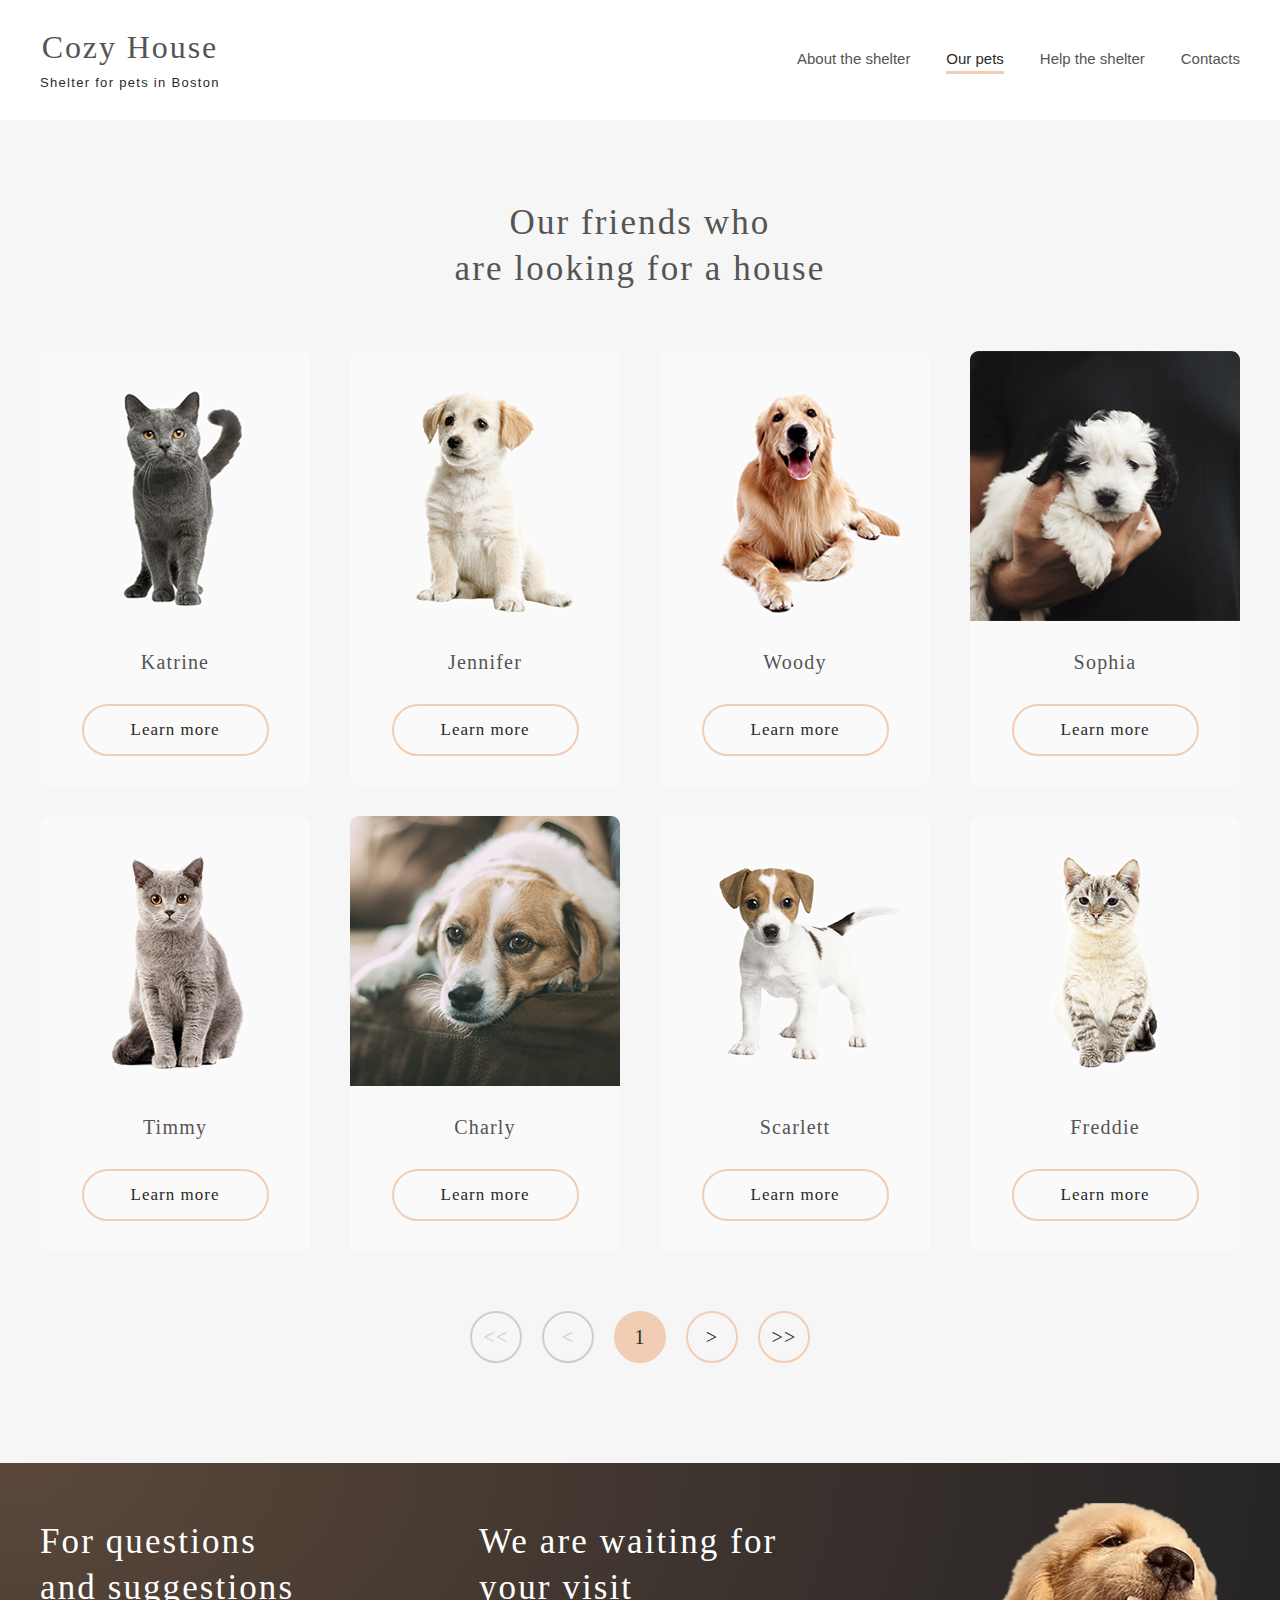
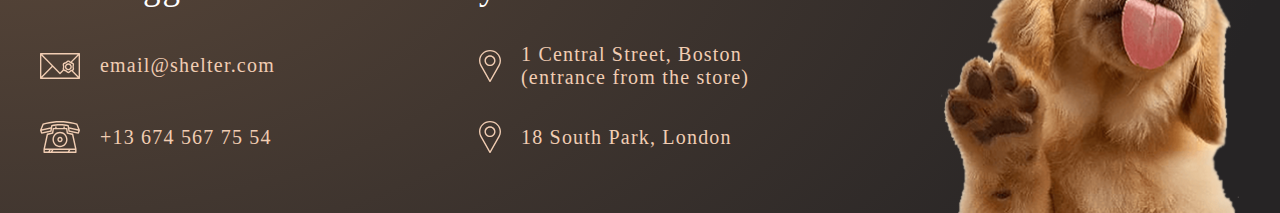
==== commit b45b4d41: "feat: add burger menu" ====
--- a/shelter/pets.html
+++ b/shelter/pets.html
@@ -20,14 +20,28 @@
 
             <nav class="menu menu_lite">
                 <a href="index.html" class="menu__link">About the shelter</a>
-                <a href="pets.html" class="menu__link link-active_dark">Our pets</a>
+                <a href="#" class="menu__link link-active_dark">Our pets</a>
                 <a href="#help" class="menu__link">Help the shelter</a>
                 <a href="#footer" class="menu__link">Contacts</a>
             </nav>
 
-            <button class="burger burger__lite" type="button">
-                <span class="burger__item">menu</span>
-            </button>
+            <div id="blackout" class="blackout"></div>
+
+            <div id="burger" class="burger burger_lite">
+                <button id="burger__button" class="burger__button _lite" type="button">
+                    <span class="burger__item">menu</span>
+                </button>
+
+                <div id="burger__menu" class="burger__menu">
+                    <div class="burger__wrapper">
+                        <a href="index.html" class="menu__link">About the shelter</a>
+                        <a href="#" class="menu__link link-active_lite">Our pets</a>
+                        <a href="#help" class="menu__link">Help the shelter</a>
+                        <a href="#footer" class="menu__link">Contacts</a>
+                    </div>
+                </div>
+            </div>
+
         </div>
     </header>
 
@@ -118,5 +132,7 @@
         </div>
     </footer>
 
+    <script src="js/index.js"></script>
+    <script src="js/pets.js"></script>
 </body>
 </html>--- a/shelter/css/style.css
+++ b/shelter/css/style.css
@@ -92,6 +92,22 @@
   font-weight: 400;
 }
 
+.blackout {
+  position: absolute;
+  top: -30px;
+  right: 0;
+  bottom: 0;
+  left: 0;
+  height: 110vh;
+  background-color: rgba(0, 0, 0, 0.6);
+  opacity: 0;
+  -webkit-transition: all 0.5s ease;
+  transition: all 0.5s ease;
+}
+.blackout.visible {
+  opacity: 1;
+}
+
 .wrapper {
   width: 100%;
   max-width: 1280px;
@@ -122,6 +138,9 @@
 
 .button-primary,
 .button-secondary {
+  font-family: "Georgia";
+  font-style: normal;
+  font-weight: 400;
   -webkit-transition: background 0.2s ease;
   transition: background 0.2s ease;
 }
@@ -142,7 +161,7 @@
 }
 
 .button-paginator {
-  width: 52px;
+  min-width: 52px;
   height: 52px;
   font-size: 20px;
   line-height: 115%;
@@ -216,7 +235,7 @@
 .header_lite {
   position: static;
   height: 120px;
-  padding: 30px 40px;
+  padding: 30px 0;
   background: #ffffff;
   -webkit-transform: translateX(0);
           transform: translateX(0);
@@ -228,11 +247,6 @@
   color: #292929;
 }
 
-@media (max-width: 768px) {
-  .header_lite {
-    padding: 30px 0;
-  }
-}
 @media (max-width: 320px) {
   .header__wrapper {
     padding: 0 20px;
@@ -249,6 +263,9 @@
 }
 .menu__link {
   padding: 5px 0;
+  width: -webkit-fit-content;
+  width: -moz-fit-content;
+  width: fit-content;
   font-size: 15px;
   color: #CDCDCD;
   -webkit-transition: color 0.2s ease;
@@ -276,53 +293,85 @@
 .burger {
   display: none;
 }
-
-@media (max-width: 767px) {
-  .menu {
-    display: none;
-  }
-  .burger {
-    display: block;
-    width: 30px;
-    height: 22px;
-  }
-  .burger__lite .burger__item,
-  .burger__lite .burger__item::before,
-  .burger__lite .burger__item::after {
-    background-color: #000000;
-  }
-  .burger__item {
-    position: relative;
-    display: block;
-    width: 30px;
-    height: 2px;
-    color: transparent;
-    font-size: 0;
-    background-color: #F1CDB3;
-  }
-  .burger__item::before, .burger__item::after {
-    position: absolute;
-    display: block;
-    content: "";
-    width: 100%;
-    height: 100%;
-    background-color: #F1CDB3;
-  }
-  .burger__item::before {
-    top: -10px;
-  }
-  .burger__item::after {
-    bottom: -10px;
-  }
-}
-.intro {
-  padding: 180px 0 0 0;
-  background: radial-gradient(100% 215.42% at 0% 0%, #5B483A 0%, #262425 100%);
-}
-.intro__wrapper {
-  display: -webkit-box;
-  display: -ms-flexbox;
-  display: flex;
+.burger__button {
+  z-index: 2;
+  position: relative;
+  display: none;
+  width: 30px;
+  height: 22px;
+  z-index: 1;
+  -webkit-transition: -webkit-transform 0.5s ease;
+  transition: -webkit-transform 0.5s ease;
+  transition: transform 0.5s ease;
+  transition: transform 0.5s ease, -webkit-transform 0.5s ease;
+}
+.burger__button._open {
+  -webkit-transform: rotate(-90deg);
+          transform: rotate(-90deg);
+}
+.burger__button._lite .burger__item,
+.burger__button._lite .burger__item::before,
+.burger__button._lite .burger__item::after {
+  background-color: #000000;
+}
+.burger_lite .burger__menu {
+  top: 0;
+}
+.burger__item {
+  position: relative;
+  display: block;
+  width: 30px;
+  height: 2px;
+  color: transparent;
+  font-size: 0;
+  background-color: #F1CDB3;
+}
+.burger__item::before, .burger__item::after {
+  position: absolute;
+  display: block;
+  content: "";
+  width: 100%;
+  height: 100%;
+  background-color: #F1CDB3;
+}
+.burger__item::before {
+  top: -10px;
+}
+.burger__item::after {
+  bottom: -10px;
+}
+.burger__menu {
+  position: absolute;
+  top: -30px;
+  right: 0;
+  width: 320px;
+  height: 100vh;
+  padding: 0 38px;
+  display: none;
+  opacity: 0;
+  background-color: #292929;
+  -webkit-transform: translateX(320px);
+          transform: translateX(320px);
+  -webkit-transition: all 0.5s ease;
+  transition: all 0.5s ease;
+}
+.burger__menu._show {
+  -webkit-transform: translateX(0);
+          transform: translateX(0);
+  opacity: 1;
+}
+.burger__wrapper {
+  width: 243px;
+  height: 327px;
+  margin: auto;
+  display: -webkit-box;
+  display: -ms-flexbox;
+  display: flex;
+  -webkit-box-orient: vertical;
+  -webkit-box-direction: normal;
+      -ms-flex-direction: column;
+          flex-direction: column;
+  text-align: center;
   -webkit-box-pack: justify;
       -ms-flex-pack: justify;
           justify-content: space-between;
@@ -330,8 +379,42 @@
       -ms-flex-align: center;
           align-items: center;
 }
+.burger .link-active_lite {
+  color: #FAFAFA;
+  border-bottom: #F1CDB3 3px solid;
+}
+
+@media (max-width: 767px) {
+  .menu {
+    display: none;
+  }
+  .burger {
+    display: block;
+  }
+  .burger__button {
+    display: block;
+  }
+}
+.intro {
+  padding: 180px 0 0 0;
+  background: radial-gradient(100% 215.42% at 0% 0%, #5B483A 0%, #262425 100%);
+}
+.intro__wrapper {
+  display: -webkit-box;
+  display: -ms-flexbox;
+  display: flex;
+  -ms-flex-wrap: wrap;
+      flex-wrap: wrap;
+  -webkit-box-pack: center;
+      -ms-flex-pack: center;
+          justify-content: center;
+  -webkit-box-align: center;
+      -ms-flex-align: center;
+          align-items: center;
+}
 .intro__inner {
   width: 460px;
+  margin-right: 42px;
   display: -webkit-box;
   display: -ms-flexbox;
   display: flex;
@@ -355,6 +438,13 @@
   color: #CDCDCD;
   margin: 42px 0;
 }
+.intro__image {
+  max-width: 698px;
+  height: auto;
+}
+.intro__image img {
+  width: 100%;
+}
 .intro__button {
   width: 207px;
   height: 52px;
@@ -371,8 +461,6 @@
     padding: 150px 0 0 0;
   }
   .intro__wrapper {
-    -ms-flex-wrap: wrap;
-        flex-wrap: wrap;
     -webkit-box-pack: center;
         -ms-flex-pack: center;
             justify-content: center;
@@ -382,7 +470,7 @@
         align-self: center;
   }
   .intro__inner {
-    margin-bottom: 100px;
+    margin: 0 auto 100px;
   }
   .intro__image {
     max-width: 569px;
@@ -422,6 +510,8 @@
   display: -webkit-box;
   display: -ms-flexbox;
   display: flex;
+  -ms-flex-wrap: wrap;
+      flex-wrap: wrap;
   -webkit-box-pack: center;
       -ms-flex-pack: center;
           justify-content: center;
@@ -431,6 +521,9 @@
 }
 .about__image {
   margin-right: 120px;
+}
+.about__image img {
+  width: 100%;
 }
 .about__inner {
   max-width: 430px;
@@ -458,7 +551,7 @@
   color: #4C4C4C;
 }
 
-@media (max-width: 768px) {
+@media (max-width: 930px) {
   .about__wrapper {
     -webkit-box-orient: vertical;
     -webkit-box-direction: reverse;
@@ -525,32 +618,39 @@
   color: #545454;
 }
 .pets__slider {
-  position: relative;
   width: 100%;
-  display: -webkit-box;
-  display: -ms-flexbox;
-  display: flex;
-  -ms-flex-wrap: wrap;
-      flex-wrap: wrap;
-  -webkit-box-pack: space-evenly;
-      -ms-flex-pack: space-evenly;
-          justify-content: space-evenly;
+  height: 435px;
+  display: -webkit-box;
+  display: -ms-flexbox;
+  display: flex;
+  -webkit-box-pack: justify;
+      -ms-flex-pack: justify;
+          justify-content: space-between;
   -webkit-box-align: center;
       -ms-flex-align: center;
           align-items: center;
   margin: 60px 0;
-  padding: 0 15px;
-}
-.pets__slider > button:first-child {
-  position: absolute;
-  left: 0;
-}
-.pets__slider > button:last-child {
-  position: absolute;
-  right: 0;
+}
+.pets__slider-wrapper {
+  position: relative;
+  overflow: hidden;
+}
+.pets__slider-content {
+  width: 10000px;
+  display: -webkit-box;
+  display: -ms-flexbox;
+  display: flex;
+  position: relative;
+  top: 0;
+}
+.pets__slider-content.shifting {
+  -webkit-transition: left 0.2s ease-out;
+  transition: left 0.2s ease-out;
 }
 .pets__slider-item {
+  width: 270px;
   height: 435px;
+  margin: 0 45px;
   border-radius: 9px;
   background: #FAFAFA;
   cursor: pointer;
@@ -565,6 +665,7 @@
 }
 .pets__slider-text {
   margin: 30px 0;
+  font-family: "Georgia";
   font-size: 20px;
   line-height: 23px;
   letter-spacing: 0.06em;
@@ -585,12 +686,24 @@
   color: #292929;
 }
 
-@media (max-width: 768px) {
+@media (max-width: 500px) {
   .pets__slider {
-    padding: 0 24px;
-  }
-  .pets__slider-item:last-of-type {
-    display: none;
+    -ms-flex-wrap: wrap;
+        flex-wrap: wrap;
+    -webkit-box-pack: space-evenly;
+        -ms-flex-pack: space-evenly;
+            justify-content: space-evenly;
+    margin: 42px 0 114px;
+  }
+  .pets__slider-content {
+    width: 100%;
+    margin-bottom: 20px;
+  }
+  .pets .button-paginator {
+    -webkit-box-ordinal-group: 3;
+        -ms-flex-order: 2;
+            order: 2;
+    margin: 0 20px;
   }
 }
 @media (max-width: 320px) {
@@ -599,20 +712,6 @@
   }
   .pets__title {
     font-size: 25px;
-  }
-  .pets__slider {
-    margin: 42px 0 114px;
-  }
-  .pets__slider-item:nth-last-of-type(-n+2) {
-    display: none;
-  }
-  .pets__slider > button:first-child {
-    left: 58px;
-    bottom: -72px;
-  }
-  .pets__slider > button:last-child {
-    right: 58px;
-    bottom: -72px;
   }
 }
 .help {
@@ -639,10 +738,11 @@
   -webkit-box-pack: center;
       -ms-flex-pack: center;
           justify-content: center;
+  overflow: hidden;
 }
 .help__item {
   height: 113px;
-  margin: 0 60px;
+  margin: 0 60px 55px;
 }
 .help__icon {
   max-width: 60px;
@@ -656,14 +756,15 @@
   color: #545454;
 }
 
-@media (max-width: 768px) {
+@media (max-width: 800px) {
   .help__wrapper {
     padding: 0 69px;
   }
   .help__list {
     height: auto;
     display: grid;
-    grid-template-columns: repeat(3, 1fr);
+    justify-items: center;
+    grid-template-columns: repeat(auto-fit, minmax(130px, 1fr));
     -webkit-column-gap: 60px;
        -moz-column-gap: 60px;
             column-gap: 60px;
@@ -671,22 +772,12 @@
   }
   .help__item {
     width: 170px;
+    height: 113px;
     margin: 0;
   }
 }
-@media (max-width: 320px) {
-  .help {
-    padding: 42px 0;
-  }
-  .help__wrapper {
-    padding: 0 15px;
-  }
-  .help__title {
-    font-size: 25px;
-    margin-bottom: 42px;
-  }
+@media (max-width: 660px) {
   .help__list {
-    grid-template-columns: repeat(2, 1fr);
     gap: 30px;
   }
   .help__item {
@@ -698,8 +789,30 @@
     max-height: 50px;
     margin-bottom: 20px;
   }
+}
+@media (max-width: 590px) {
+  .help__wrapper {
+    padding: 0 30px;
+  }
   .help__text {
     font-size: 15px;
+  }
+}
+@media (max-width: 320px) {
+  .help__list {
+    grid-template-columns: repeat(auto-fit, minmax(100px, 1fr));
+  }
+}
+@media (max-width: 320px) {
+  .help {
+    padding: 42px 0;
+  }
+  .help__wrapper {
+    padding: 0 15px;
+  }
+  .help__title {
+    font-size: 25px;
+    margin-bottom: 42px;
   }
 }
 .donation {
@@ -720,6 +833,9 @@
 .donation__image {
   max-width: 505px;
   height: auto;
+}
+.donation__image img {
+  width: 100%;
 }
 .donation__inner {
   max-width: 380px;
@@ -782,7 +898,7 @@
   color: #B2B2B2;
 }
 
-@media (max-width: 768px) {
+@media (max-width: 900px) {
   .donation__wrapper {
     -webkit-box-orient: vertical;
     -webkit-box-direction: reverse;
@@ -792,6 +908,10 @@
   .donation__inner {
     margin-left: 0;
   }
+  .donation__subtitle {
+    margin: 18px 0;
+    letter-spacing: 0.1em;
+  }
   .donation__image {
     margin-top: 60px;
   }
@@ -813,6 +933,7 @@
   }
   .donation__subtitle {
     line-height: 160%;
+    letter-spacing: 0.06em;
   }
   .donation__credit-card {
     margin: 0 10px 20px;
@@ -838,12 +959,18 @@
   display: -webkit-box;
   display: -ms-flexbox;
   display: flex;
+  -ms-flex-wrap: wrap;
+      flex-wrap: wrap;
   -webkit-box-pack: justify;
       -ms-flex-pack: justify;
           justify-content: space-between;
+  -webkit-box-align: start;
+      -ms-flex-align: start;
+          align-items: flex-start;
 }
 .footer__contacts, .footer__locations {
-  margin-top: 16px;
+  height: 234px;
+  margin: 16px 0;
   display: -webkit-box;
   display: -ms-flexbox;
   display: flex;
@@ -855,6 +982,12 @@
       -ms-flex-pack: justify;
           justify-content: space-between;
 }
+.footer__contacts {
+  width: 280px;
+}
+.footer__locations {
+  width: 302px;
+}
 .footer__title {
   font-size: 35px;
   line-height: 130%;
@@ -868,7 +1001,6 @@
   -webkit-box-align: center;
       -ms-flex-align: center;
           align-items: center;
-  margin-top: 40px;
 }
 .footer__item .footer__text:hover {
   color: #FDDCC4;
@@ -884,25 +1016,29 @@
   -webkit-transition: color 0.2s ease;
   transition: color 0.2s ease;
 }
-
+.footer__image {
+  max-width: 300px;
+}
+.footer__image img {
+  width: 100%;
+}
+
+@media (max-width: 1000px) {
+  .footer__wrapper {
+    -webkit-box-pack: space-evenly;
+        -ms-flex-pack: space-evenly;
+            justify-content: space-evenly;
+  }
+  .footer__contacts, .footer__locations {
+    margin: 5px 0 65px;
+  }
+}
 @media (max-width: 768px) {
   .footer {
     padding: 30px 0 0 0;
   }
   .footer__wrapper {
-    -ms-flex-wrap: wrap;
-        flex-wrap: wrap;
-    padding: 0 64px;
-  }
-  .footer__contacts, .footer__locations {
-    margin: 0 0 65px;
-    max-width: 47%;
-  }
-  .footer__item {
-    margin-top: 32px;
-  }
-  .footer__image {
-    margin: 0 auto;
+    padding: 0;
   }
 }
 @media (max-width: 320px) {
@@ -919,7 +1055,11 @@
     margin: 0 0 40px;
     max-width: 100%;
   }
+  .footer__contacts {
+    height: 208px;
+  }
   .footer__locations {
+    height: 222px;
     padding: 0 15px;
   }
   .footer__locations .footer__item {
@@ -928,15 +1068,11 @@
         align-self: flex-start;
     text-align: start;
   }
-  .footer__item {
-    margin-top: 40px;
-  }
   .footer__title {
     font-size: 25px;
   }
   .footer__image {
     max-width: 260px;
-    height: auto;
   }
 }
 .friends {
@@ -966,13 +1102,17 @@
   color: #545454;
 }
 .friends__slider {
+  width: 100%;
   display: grid;
-  grid-template-columns: repeat(4, 1fr);
+  grid-template-columns: repeat(auto-fit, 270px);
+  -webkit-box-pack: center;
+      -ms-flex-pack: center;
+          justify-content: center;
   -webkit-column-gap: 40px;
      -moz-column-gap: 40px;
           column-gap: 40px;
-  margin: 45px 0;
-  padding: 15px 0;
+  margin: 45px 0 30px;
+  padding: 15px 0 0;
 }
 .friends__card {
   height: 435px;
@@ -991,6 +1131,7 @@
 }
 .friends__text {
   margin: 30px 0;
+  font-family: "Georgia";
   font-size: 20px;
   line-height: 23px;
   letter-spacing: 0.06em;
@@ -1010,15 +1151,18 @@
   height: 52px;
 }
 
+@media (max-width: 970px) {
+  .friends__slider {
+    grid-template-rows: repeat(3, 1fr);
+    grid-auto-rows: 0;
+    overflow: hidden;
+  }
+}
 @media (max-width: 768px) {
   .friends {
     padding: 80px 0 75px;
   }
   .friends__slider {
-    grid-template-columns: repeat(2, 1fr);
-    grid-template-rows: repeat(3, 1fr);
-    grid-auto-rows: 0;
-    overflow: hidden;
     margin: 30px 64px 10px;
     padding: 0;
   }
@@ -1031,9 +1175,6 @@
     font-size: 25px;
   }
   .friends__slider {
-    grid-template-columns: 1fr;
-    grid-template-rows: repeat(3, 1fr);
-    overflow: hidden;
     margin: 42px 15px 10px;
   }
   .friends__button-group {
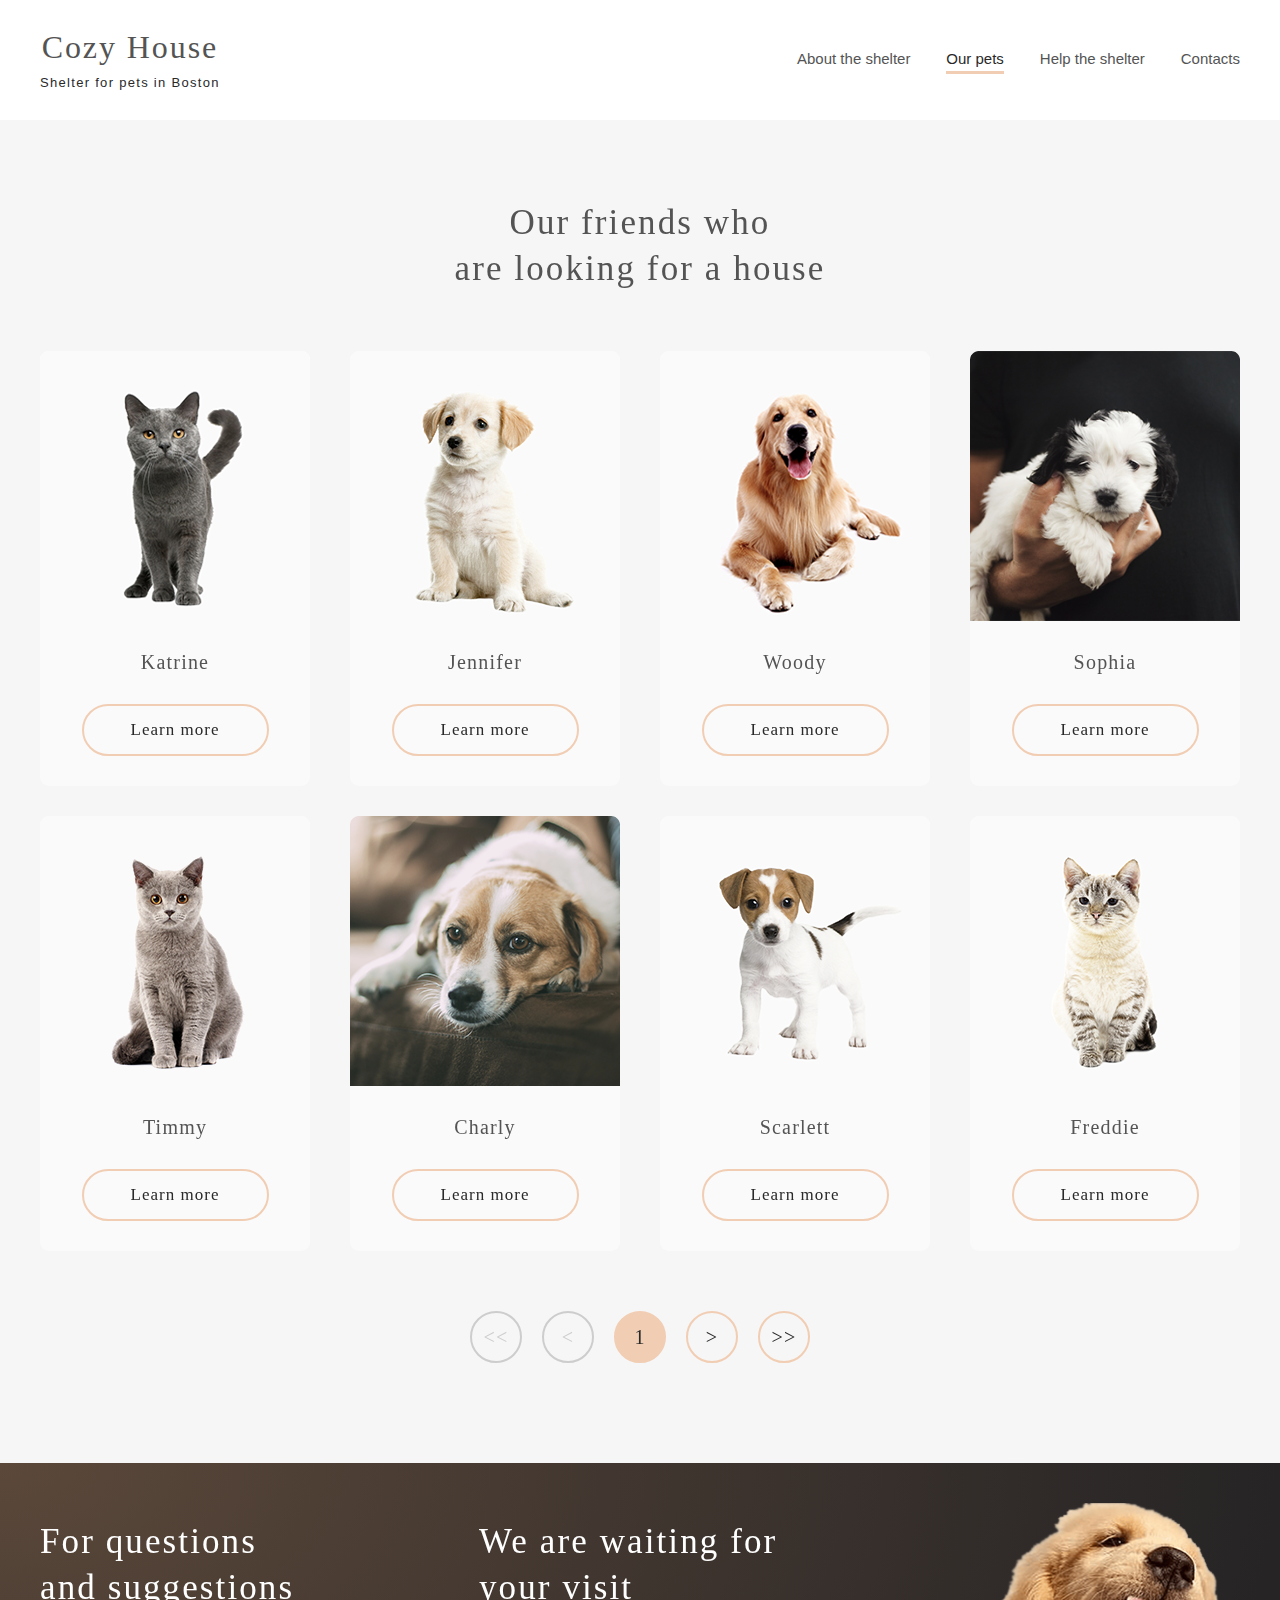
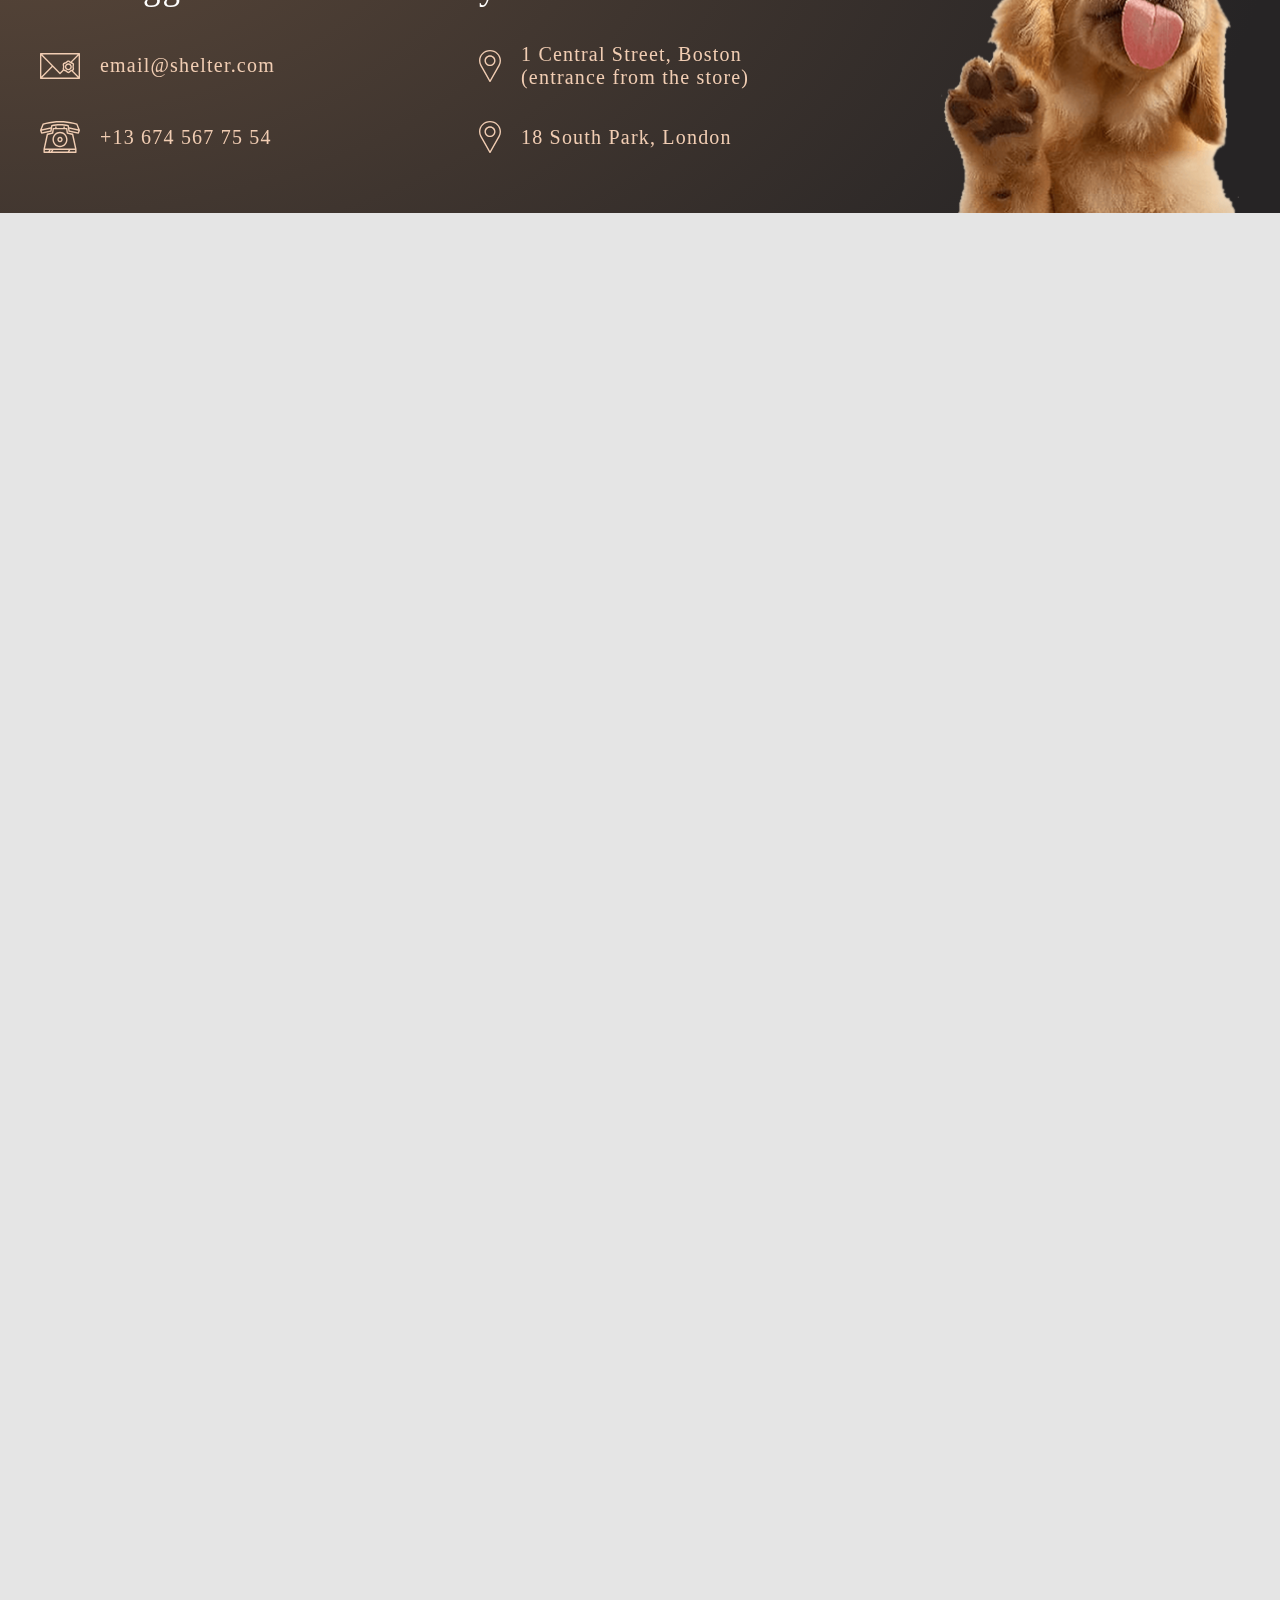
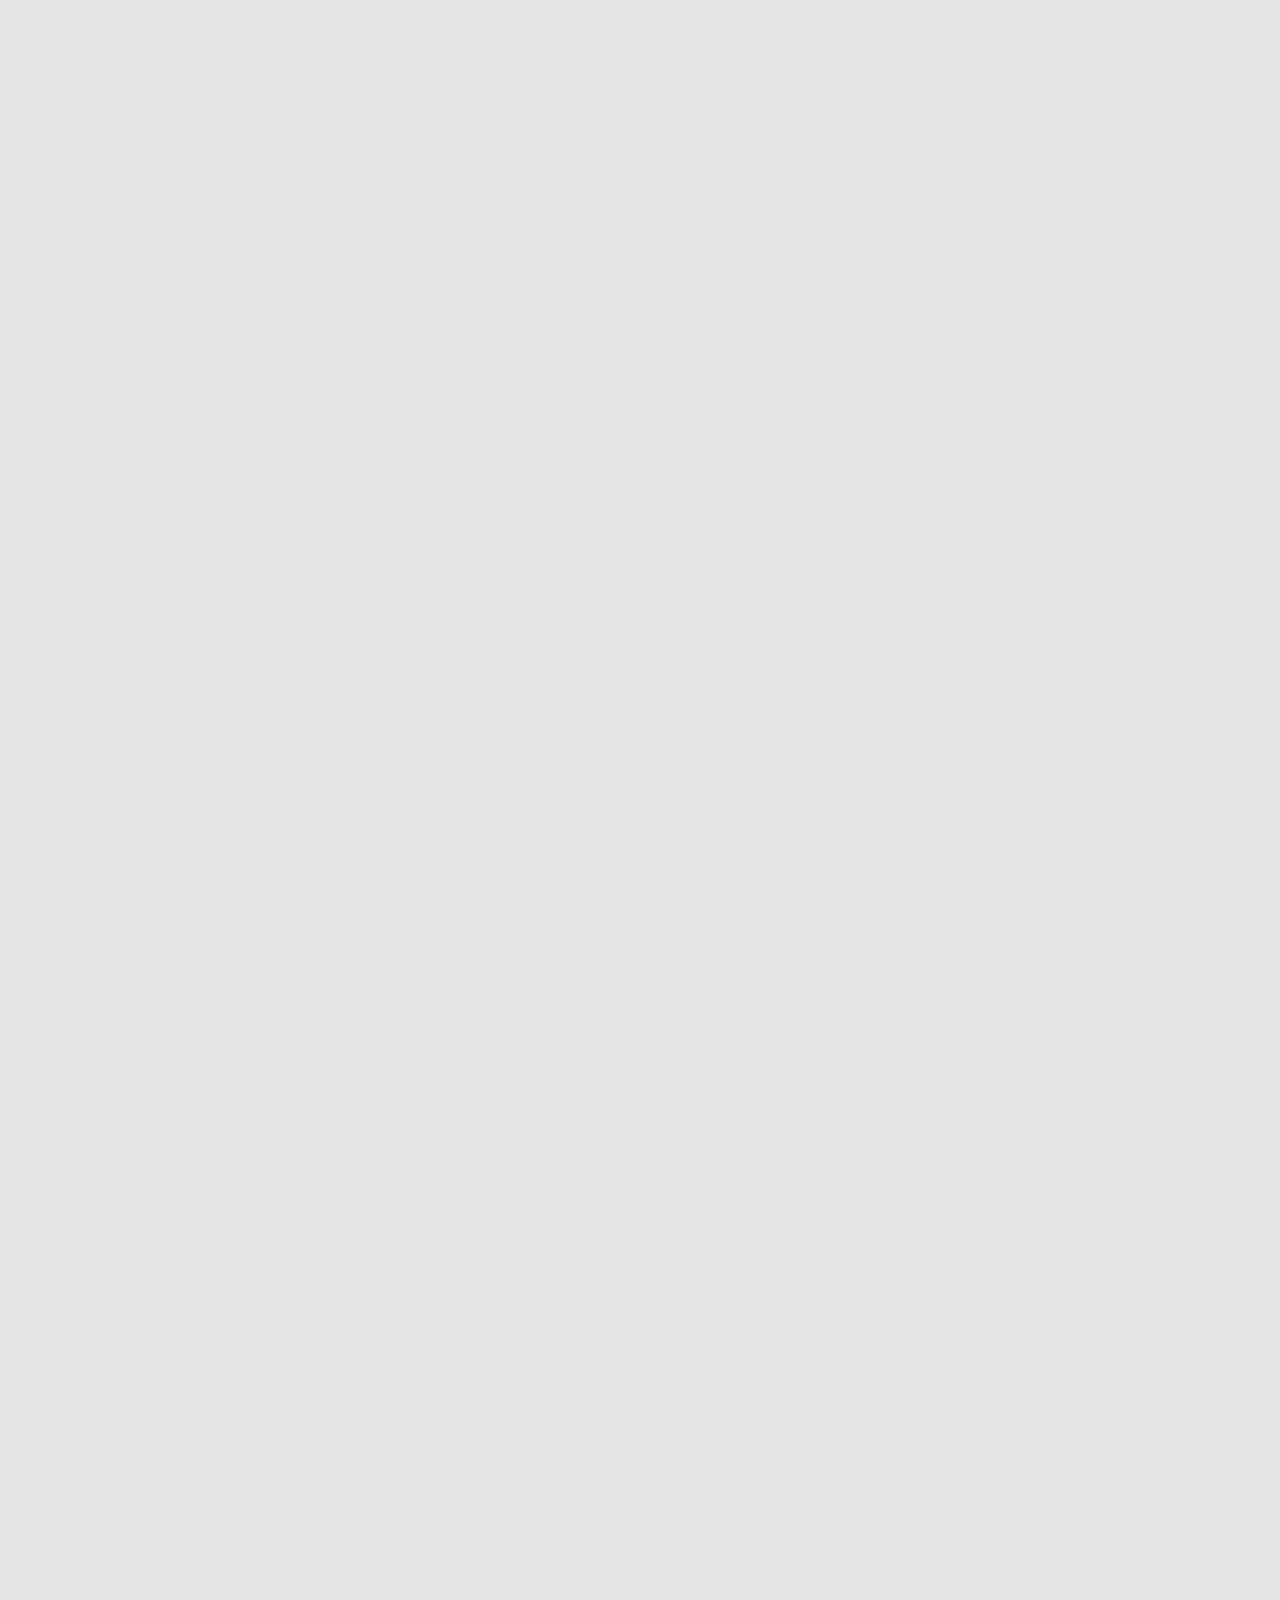
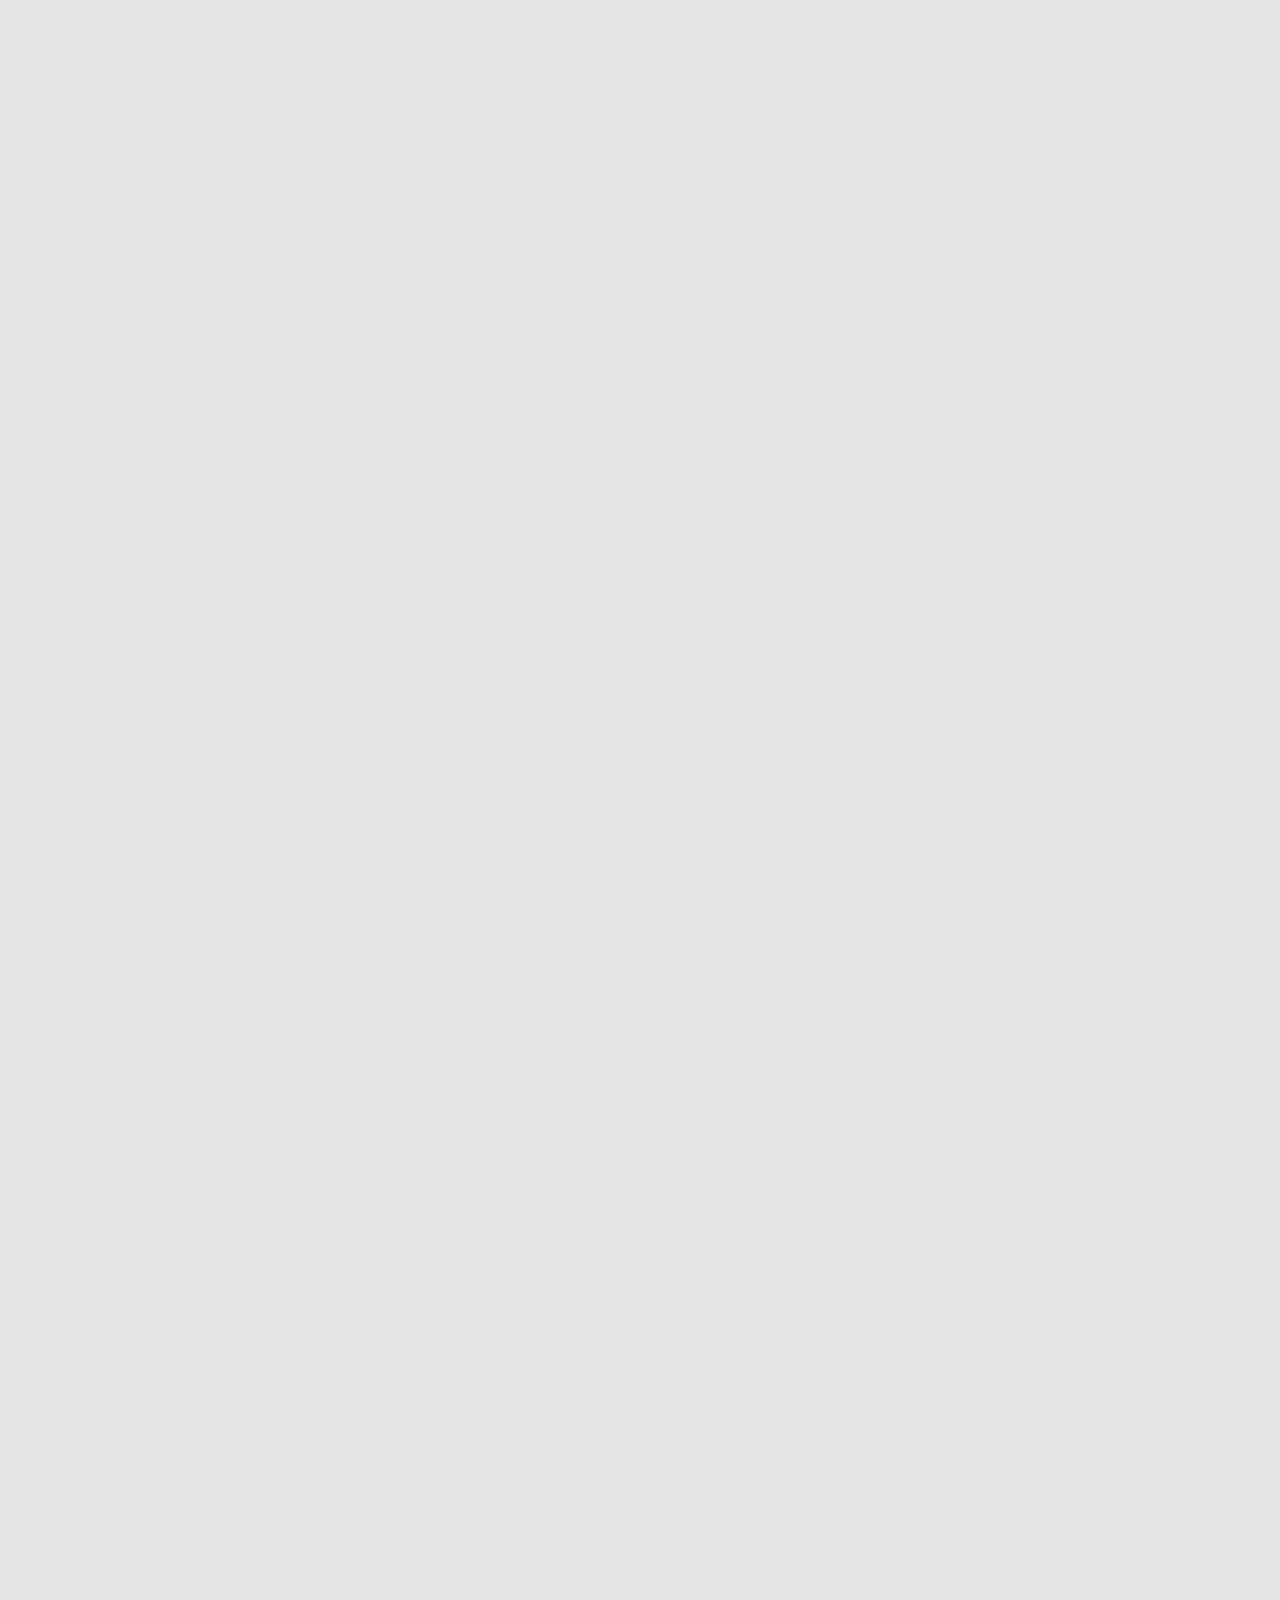
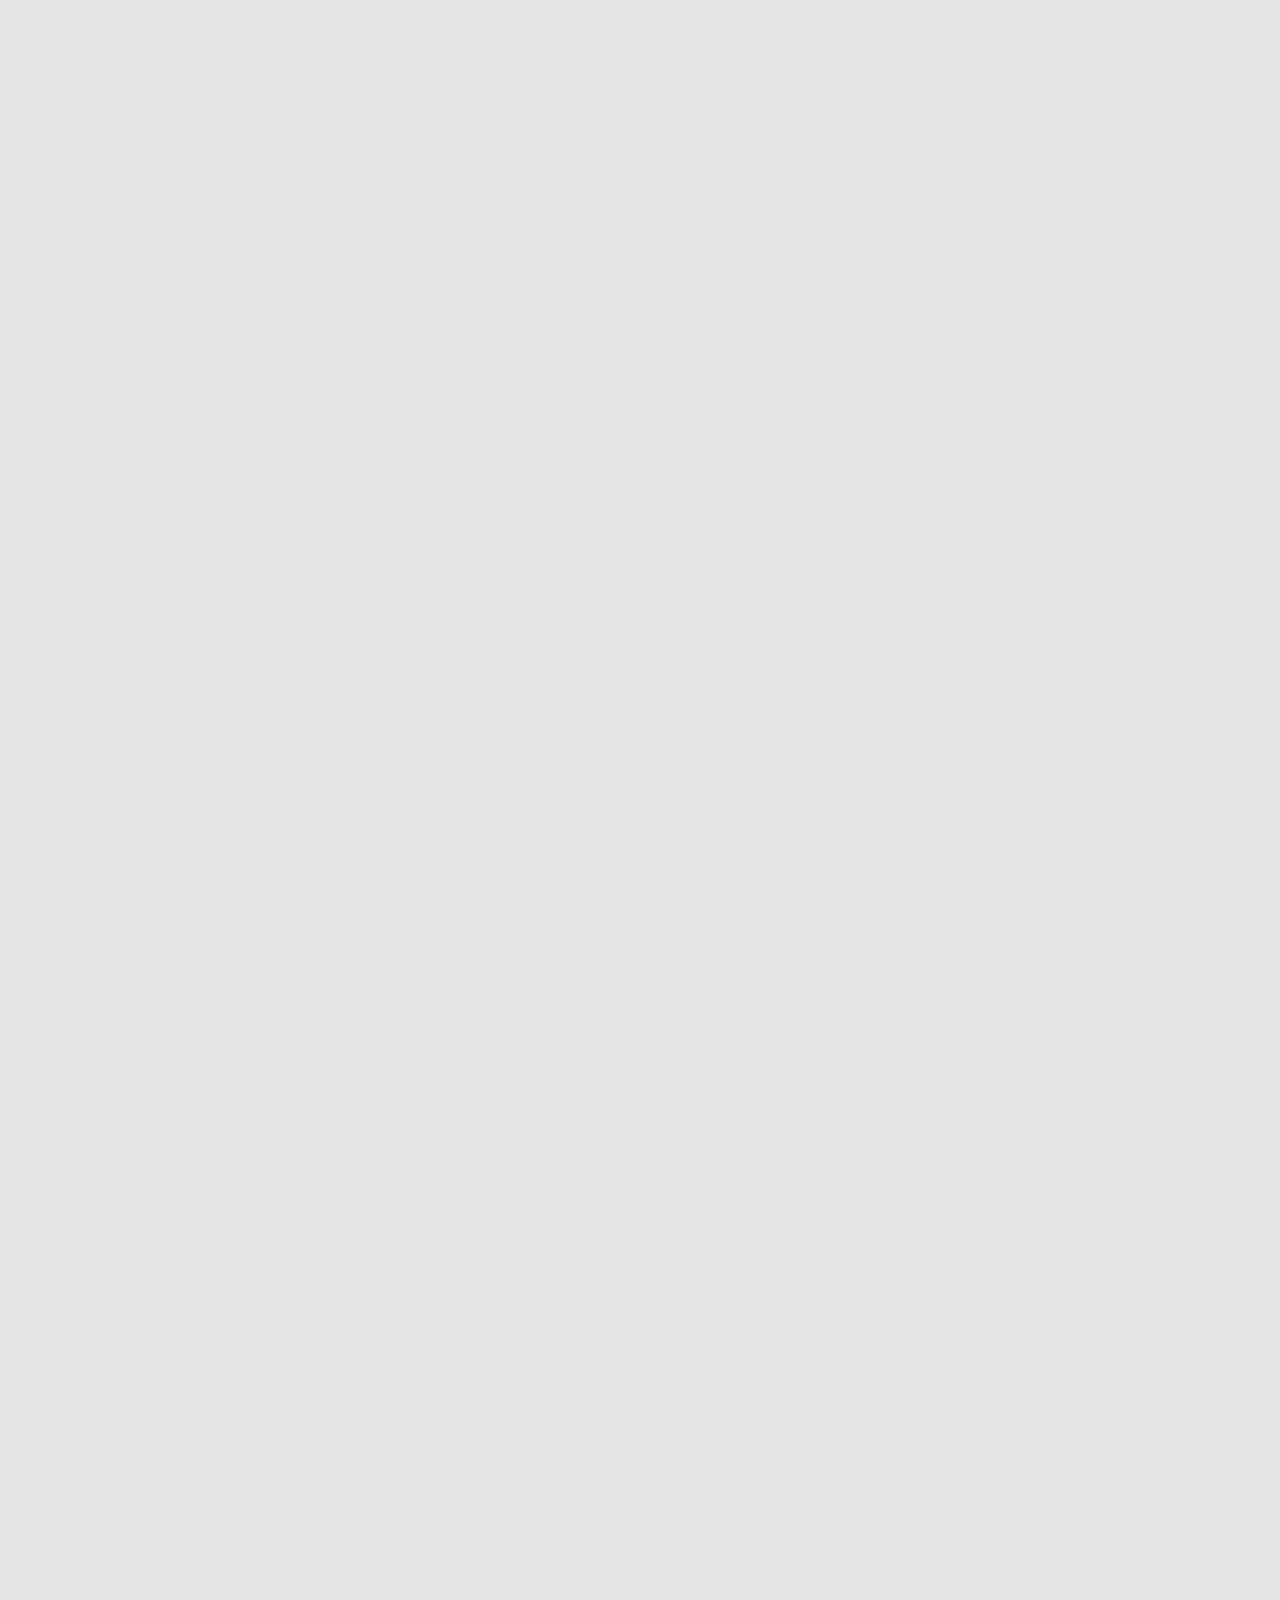
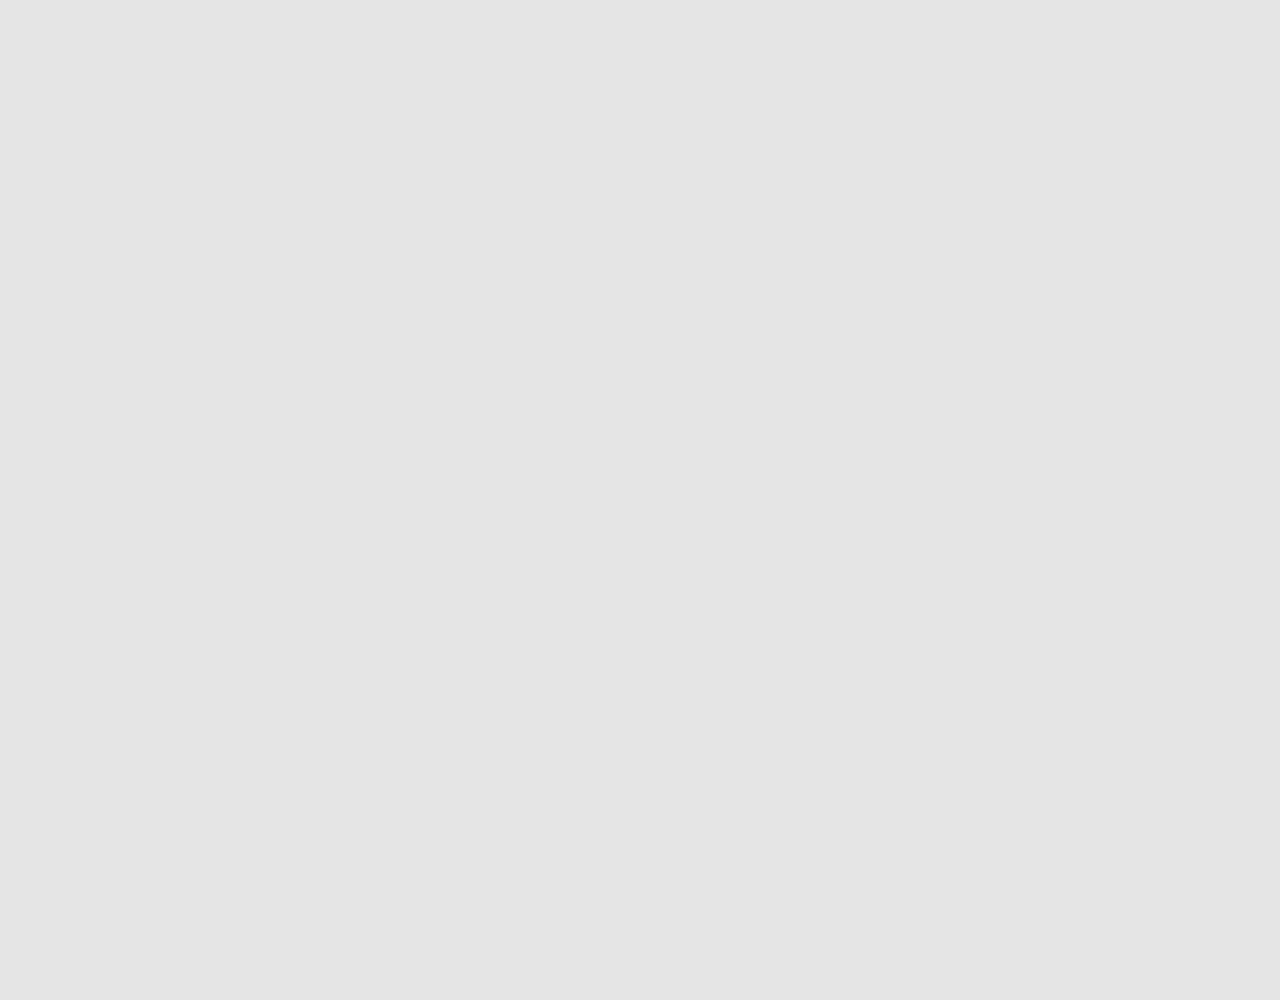
==== commit 007dbb18: "feat: add popups" ====
--- a/shelter/pets.html
+++ b/shelter/pets.html
@@ -25,15 +25,13 @@
                 <a href="#footer" class="menu__link">Contacts</a>
             </nav>
 
-            <div id="blackout" class="blackout"></div>
-
             <div id="burger" class="burger burger_lite">
                 <button id="burger__button" class="burger__button _lite" type="button">
                     <span class="burger__item">menu</span>
                 </button>
 
-                <div id="burger__menu" class="burger__menu">
-                    <div class="burger__wrapper">
+                <div id="burger__wrapper" class="burger__wrapper">
+                    <div id="burger__menu" class="burger__menu">
                         <a href="index.html" class="menu__link">About the shelter</a>
                         <a href="#" class="menu__link link-active_lite">Our pets</a>
                         <a href="#help" class="menu__link">Help the shelter</a>
@@ -49,7 +47,7 @@
     <main class="friends">
         <div class="friends__wrapper wrapper">
             <h3 class="friends__title">Our friends who<br>are looking for a house</h3>
-            <div class="friends__slider">
+            <div id="slides" class="friends__slider">
                 <div class="friends__card">
                     <img src="img/pets-katrine.png" alt="" class="friends__image">
                     <p class="friends__text">Katrine</p>
@@ -91,6 +89,26 @@
                     <button class="friends__button button-secondary">Learn more</button>
                 </div>
             </div>
+
+            <!-- popup -->
+            <div id="popup" class="popup">
+                <div class="popup__wrapper">
+                    <div class="popup__image"><img src="img/pets-jennifer.png" alt=""></div>
+                    <div class="popup__info">
+                        <h2 class="popup__title"></h2>
+                        <h3 class="popup__subtitle"></h3>
+                        <p class="popup__text">Jennifer is a sweet 2 months old Labrador that is patiently waiting to find a new forever home. This girl really enjoys being able to go outside to run and play, but won't hesitate to play up a storm in the house if she has all of her favorite toys.</p>
+                        <ul class="popup__list">
+                            <li class="popup__age">Age: <span>2 months</span></li>
+                            <li class="popup__inoculations">Inoculations: <span>none</span></li>
+                            <li class="popup__diseases">Diseases: <span>none</span></li>
+                            <li class="popup__parasites">Parasites: <span>none</span></li>
+                        </ul>
+                    </div>
+                    <button id="popup__close" class="popup__close">&times;</button>
+                </div>
+            </div>
+
             <nav class="friends__button-group">
                 <button class="button-paginator button-paginator_inactive">&#60;&#60;</button>
                 <button class="button-paginator button-paginator_inactive">&#60;</button>
@@ -131,8 +149,8 @@
             <img src="img/footer-puppy.png" alt="puppy" class="footer__image">
         </div>
     </footer>
-
+    <script src="js/pets.js"></script>
+    <script src="js/popup-pets.js"></script>
     <script src="js/index.js"></script>
-    <script src="js/pets.js"></script>
 </body>
 </html>--- a/shelter/css/style.css
+++ b/shelter/css/style.css
@@ -77,7 +77,7 @@
 }
 
 body {
-  background-color: #E5E5E5;
+  background-color: #e5e5e5;
 }
 
 h1, h2, h3, h4 {
@@ -90,22 +90,6 @@
   font-family: "Arial";
   font-style: normal;
   font-weight: 400;
-}
-
-.blackout {
-  position: absolute;
-  top: -30px;
-  right: 0;
-  bottom: 0;
-  left: 0;
-  height: 110vh;
-  background-color: rgba(0, 0, 0, 0.6);
-  opacity: 0;
-  -webkit-transition: all 0.5s ease;
-  transition: all 0.5s ease;
-}
-.blackout.visible {
-  opacity: 1;
 }
 
 .wrapper {
@@ -245,6 +229,9 @@
 }
 .header_lite .header__subtitle {
   color: #292929;
+}
+.header_lite .burger__wrapper {
+  top: 0;
 }
 
 @media (max-width: 320px) {
@@ -340,30 +327,32 @@
 .burger__item::after {
   bottom: -10px;
 }
-.burger__menu {
+.burger__wrapper {
   position: absolute;
   top: -30px;
   right: 0;
+  bottom: 0;
+  left: 0;
+  height: 1000vh;
+  overflow: hidden;
+  display: block;
+  background-color: rgba(0, 0, 0, 0.6);
+  z-index: -1;
+  opacity: 0;
+  -webkit-transition: opacity 0.5s ease;
+  transition: opacity 0.5s ease;
+}
+.burger__wrapper._visible {
+  z-index: 0;
+  opacity: 1;
+}
+.burger__menu {
+  position: relative;
+  right: -320px;
   width: 320px;
   height: 100vh;
+  margin-left: auto;
   padding: 0 38px;
-  display: none;
-  opacity: 0;
-  background-color: #292929;
-  -webkit-transform: translateX(320px);
-          transform: translateX(320px);
-  -webkit-transition: all 0.5s ease;
-  transition: all 0.5s ease;
-}
-.burger__menu._show {
-  -webkit-transform: translateX(0);
-          transform: translateX(0);
-  opacity: 1;
-}
-.burger__wrapper {
-  width: 243px;
-  height: 327px;
-  margin: auto;
   display: -webkit-box;
   display: -ms-flexbox;
   display: flex;
@@ -371,13 +360,23 @@
   -webkit-box-direction: normal;
       -ms-flex-direction: column;
           flex-direction: column;
-  text-align: center;
-  -webkit-box-pack: justify;
-      -ms-flex-pack: justify;
-          justify-content: space-between;
+  -webkit-box-pack: center;
+      -ms-flex-pack: center;
+          justify-content: center;
   -webkit-box-align: center;
       -ms-flex-align: center;
           align-items: center;
+  background-color: #292929;
+  opacity: 0;
+  -webkit-transition: all 0.5s ease;
+  transition: all 0.5s ease;
+}
+.burger__menu .menu__link {
+  margin-bottom: 40px;
+}
+.burger__menu._show {
+  right: 0;
+  opacity: 1;
 }
 .burger .link-active_lite {
   color: #FAFAFA;
@@ -589,6 +588,7 @@
   }
 }
 .pets {
+  position: relative;
   padding: 80px 0 100px;
   display: -webkit-box;
   display: -ms-flexbox;
@@ -686,6 +686,122 @@
   color: #292929;
 }
 
+.popup {
+  position: absolute;
+  top: 0;
+  right: 0;
+  bottom: 0;
+  left: 0;
+  height: 1000vh;
+  overflow: hidden;
+  display: block;
+  background-color: rgba(0, 0, 0, 0.6);
+  z-index: -1;
+  opacity: 0;
+  font-family: "Georgia";
+  font-style: normal;
+  font-weight: 400;
+  color: #000000;
+  -webkit-transition: opacity 0.5s ease;
+  transition: opacity 0.5s ease;
+}
+.popup._visible {
+  opacity: 1;
+}
+.popup__wrapper {
+  position: fixed;
+  width: 900px;
+  height: 500px;
+  top: 50%;
+  left: 50%;
+  -webkit-transform: translate(-50%, -50%);
+          transform: translate(-50%, -50%);
+  background: #fafafa;
+  border-radius: 9px;
+  display: -webkit-box;
+  display: -ms-flexbox;
+  display: flex;
+}
+.popup__image {
+  width: 500px;
+  height: 100%;
+  display: -webkit-box;
+  display: -ms-flexbox;
+  display: flex;
+  -webkit-box-align: center;
+      -ms-flex-align: center;
+          align-items: center;
+  border-radius: 9px;
+  overflow: hidden;
+}
+.popup__image img {
+  width: 100%;
+  height: auto;
+}
+.popup__info {
+  max-width: 350px;
+  padding: 50px 20px 88px 30px;
+  text-align: start;
+}
+.popup__title {
+  margin-bottom: 10px;
+  font-size: 35px;
+  line-height: 130%;
+  letter-spacing: 0.06em;
+}
+.popup__subtitle {
+  font-size: 20px;
+  line-height: 115%;
+  letter-spacing: 0.06em;
+}
+.popup__text {
+  margin: 40px 0;
+  font-family: "Georgia";
+  font-style: normal;
+  font-weight: 400;
+  font-size: 15px;
+  line-height: 110%;
+  letter-spacing: 0.06em;
+}
+.popup__list {
+  font-weight: 700;
+  font-size: 15px;
+  line-height: 110%;
+  letter-spacing: 0.06em;
+}
+.popup__list li {
+  margin-bottom: 10px;
+}
+.popup__list span {
+  font-weight: 400;
+}
+.popup__close {
+  position: absolute;
+  top: -52px;
+  right: -52px;
+  width: 52px;
+  height: 52px;
+  border: 2px solid #F1CDB3;
+  border-radius: 100px;
+  font-size: 30px;
+}
+
+@media (max-width: 768px) {
+  .popup__wrapper {
+    width: 682px;
+    height: 402px;
+  }
+  .popup__image {
+    width: 350px;
+  }
+  .popup__text {
+    margin: 20px 0;
+    font-size: 13px;
+  }
+  .popup__list li {
+    margin-bottom: 5px;
+  }
+}
 @media (max-width: 500px) {
   .pets__slider {
     -ms-flex-wrap: wrap;
@@ -712,6 +828,20 @@
   }
   .pets__title {
     font-size: 25px;
+  }
+  .popup__wrapper {
+    width: 240px;
+    height: 341px;
+  }
+  .popup__image {
+    display: none;
+  }
+  .popup__info {
+    padding: 10px;
+    text-align: center;
+  }
+  .popup__list {
+    text-align: start;
   }
 }
 .help {
